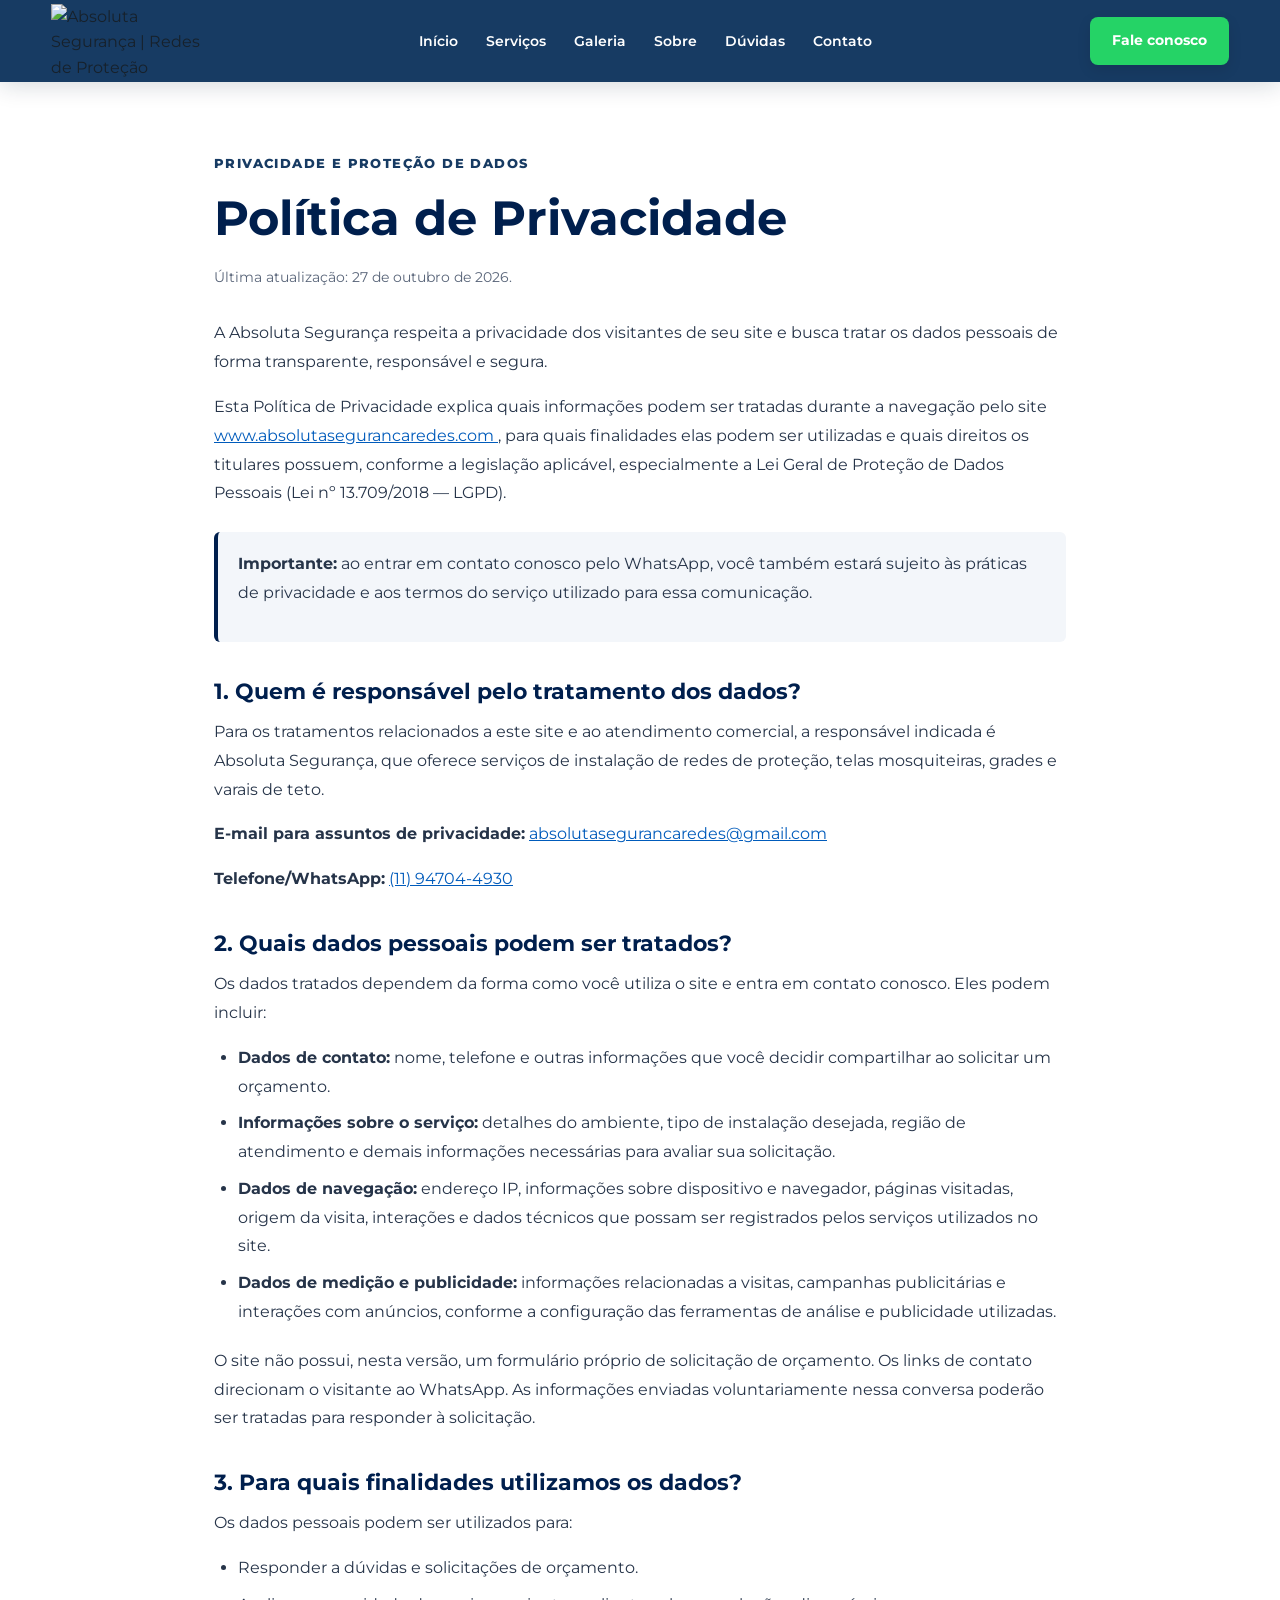
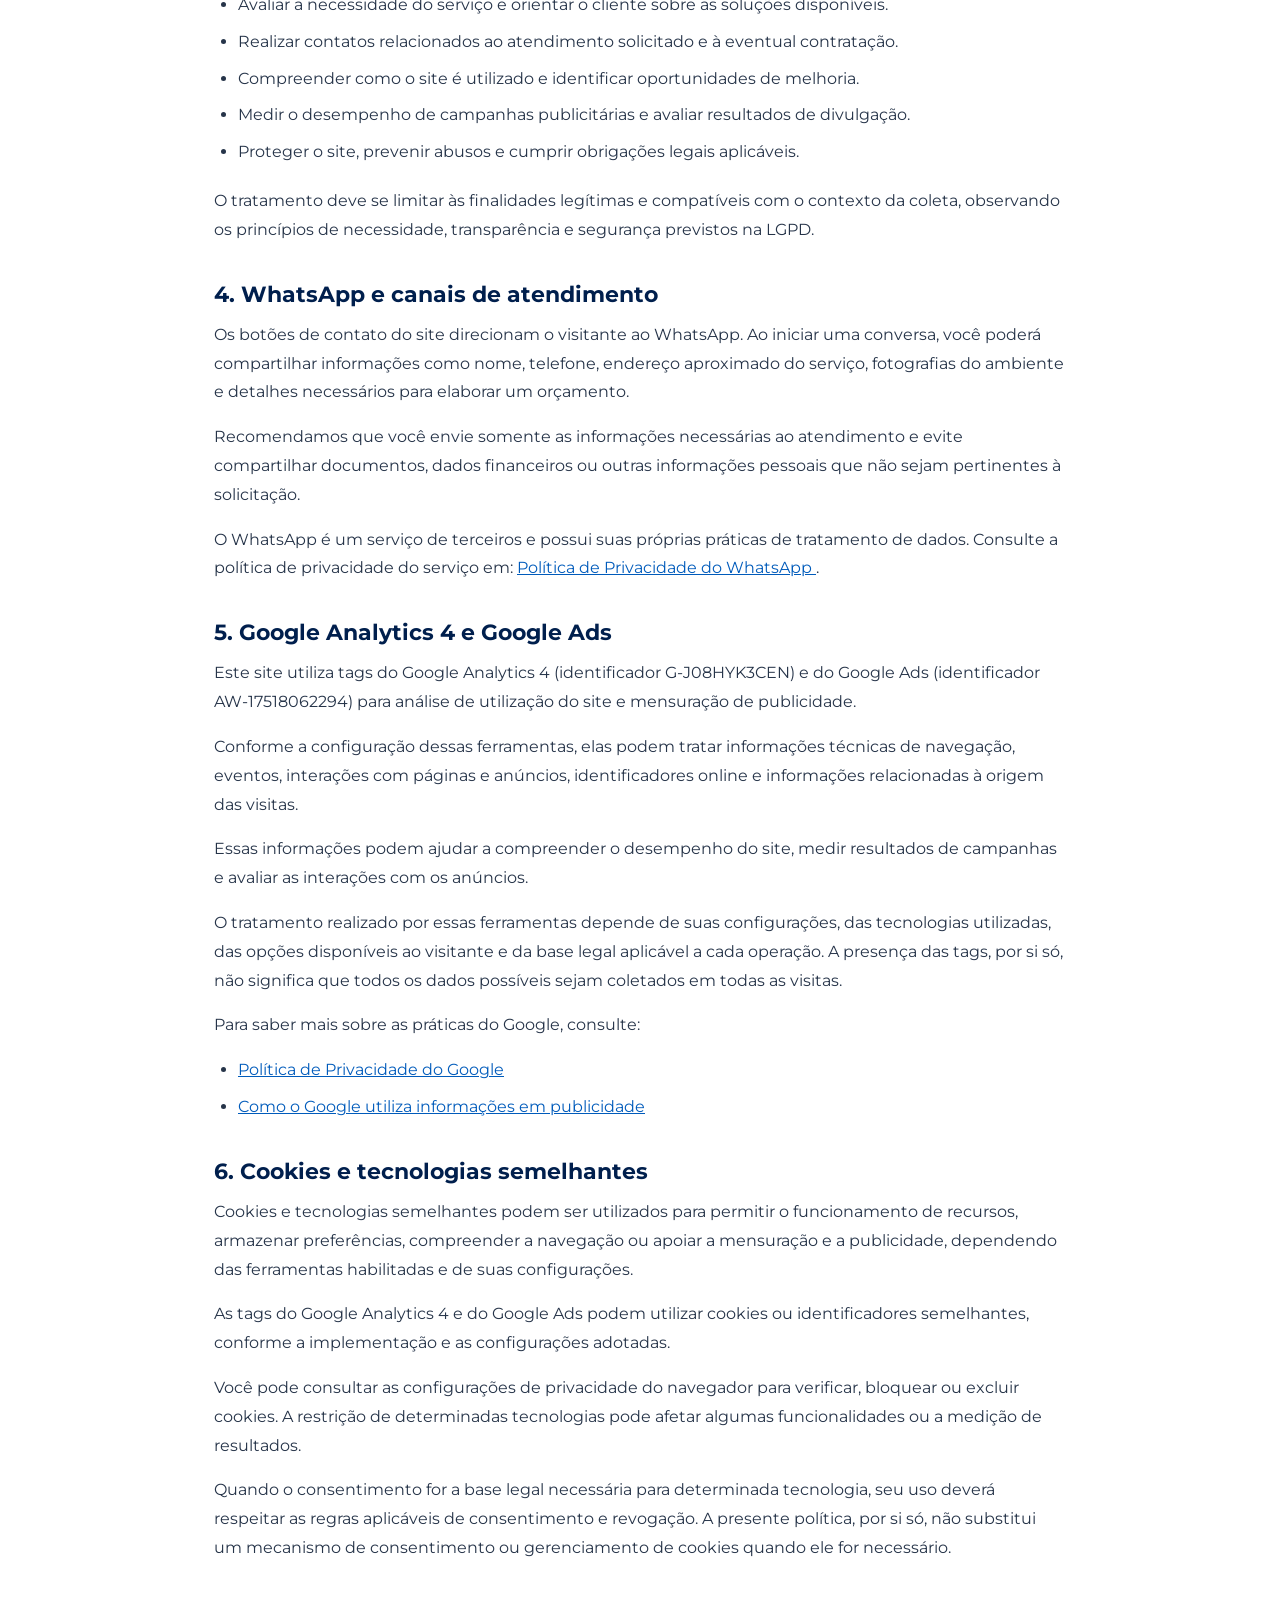
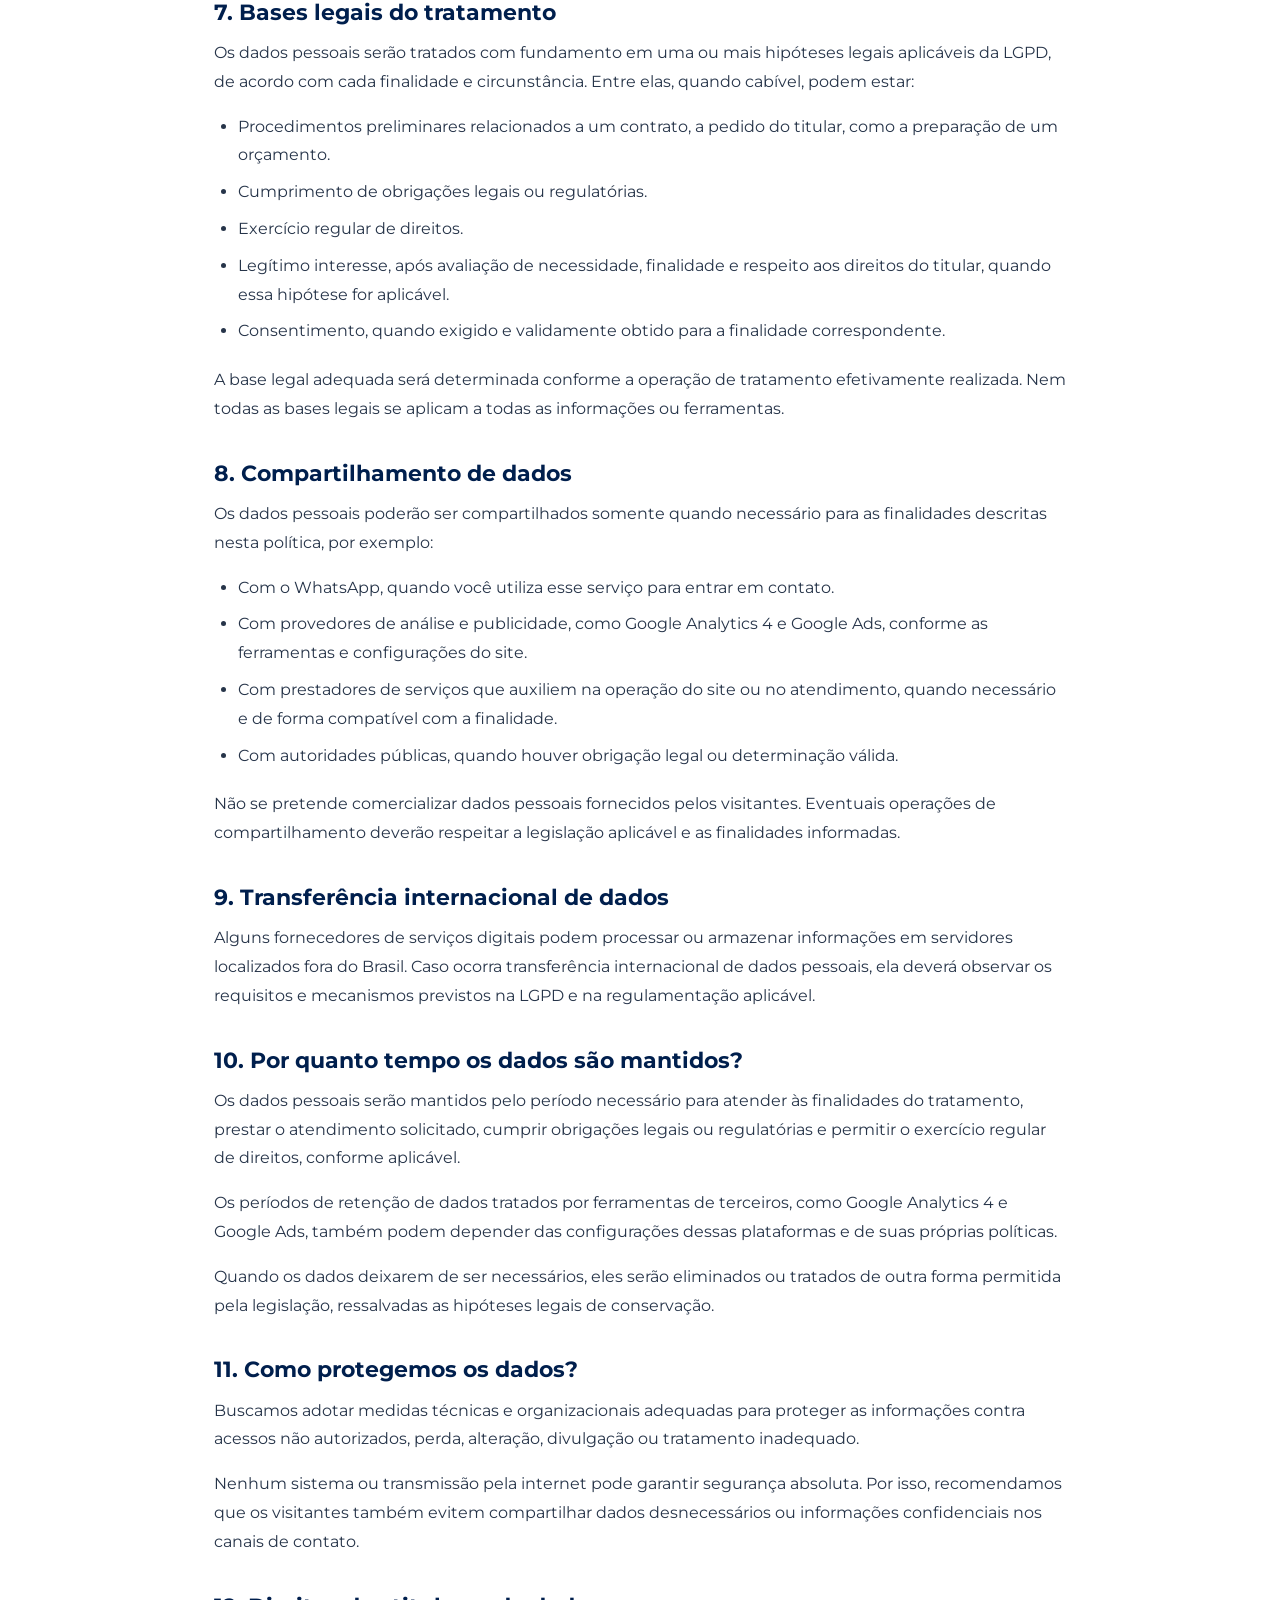
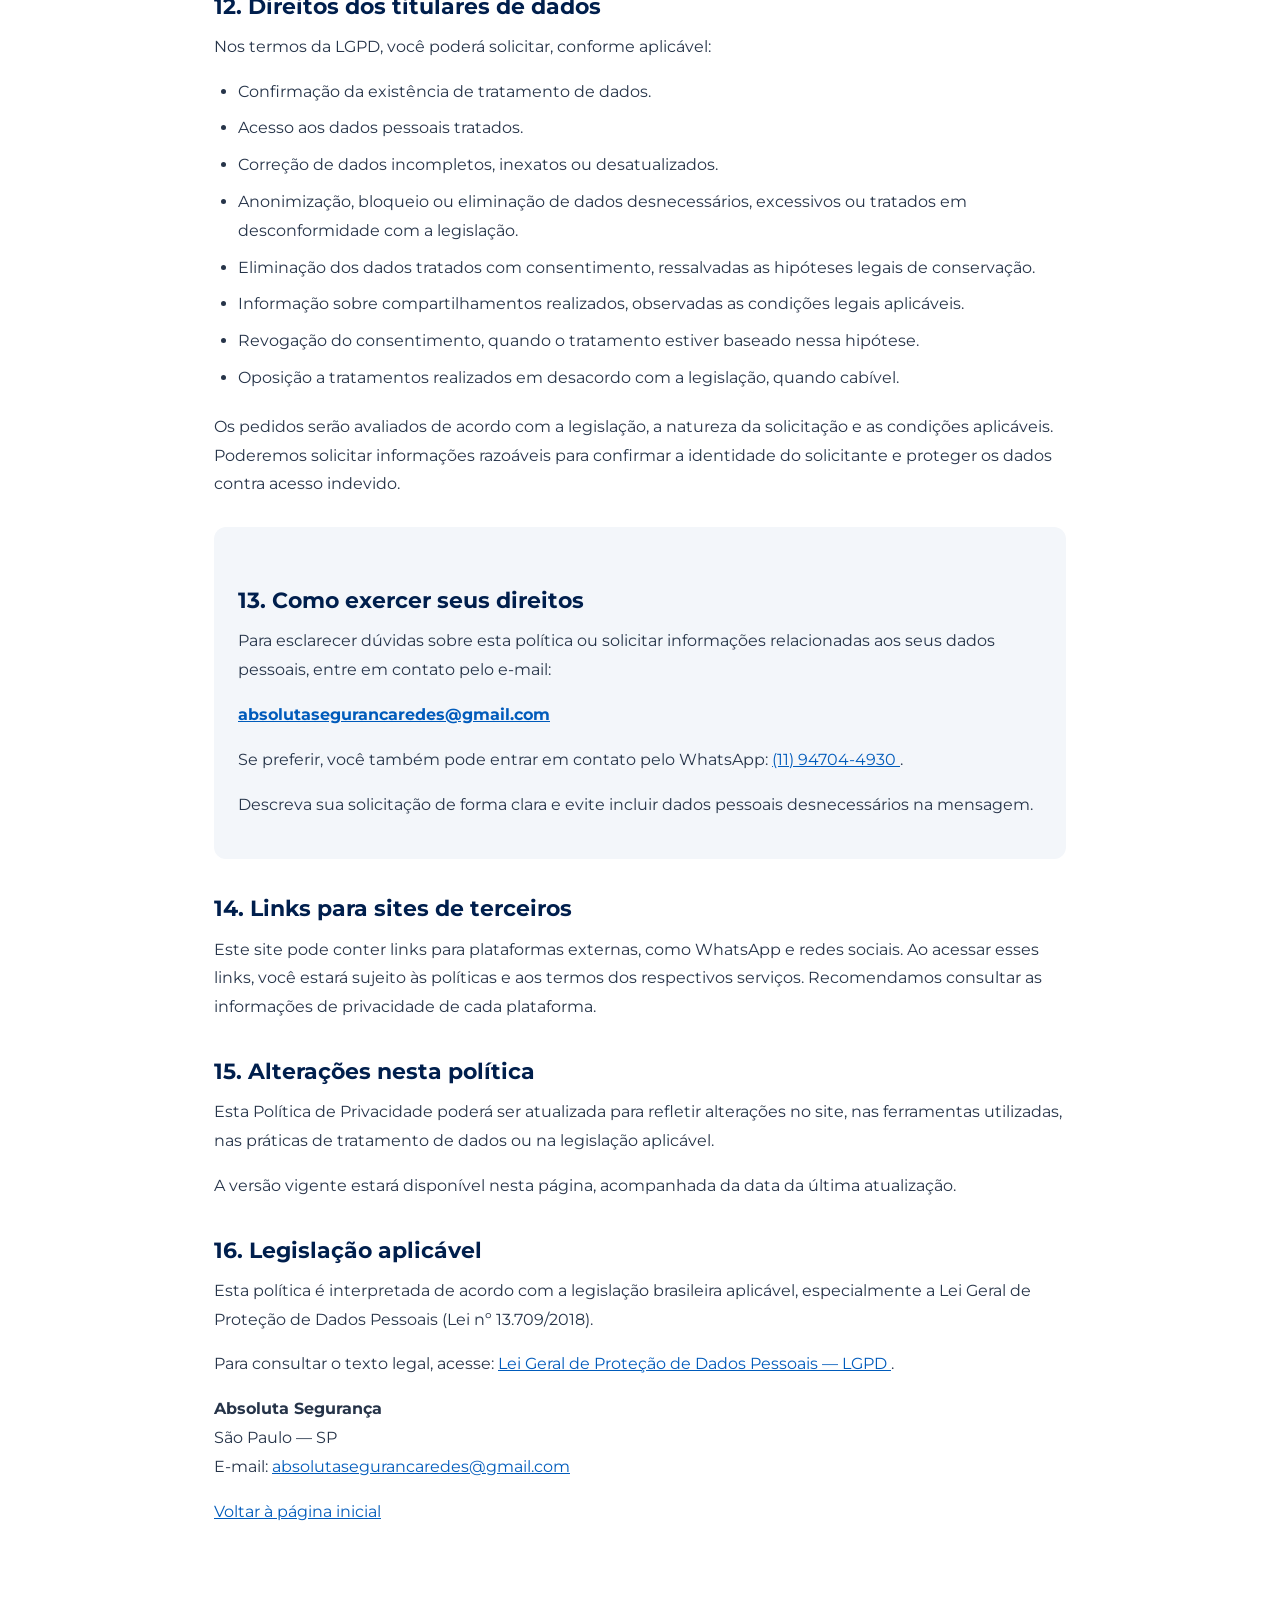
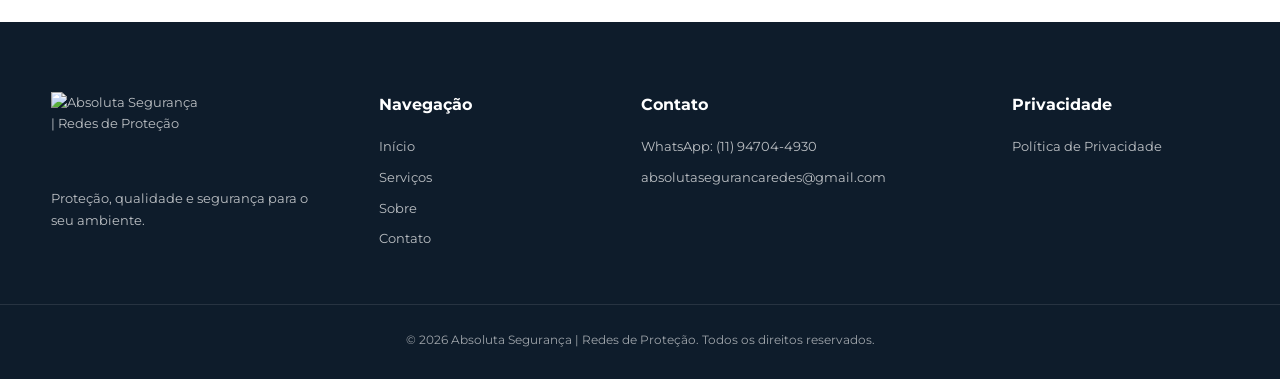
==== politica.html @ c3fe2e88 "Rename privacidade.html to politica.html" ====
<!DOCTYPE html>
<html lang="pt-BR">
<head>
    <meta charset="utf-8">
    <meta name="viewport" content="width=device-width, initial-scale=1">

    <title>Política de Privacidade | Absoluta Segurança</title>

    <meta
        name="description"
        content="Conheça a Política de Privacidade da Absoluta Segurança e saiba como tratamos dados pessoais, informações de navegação e contatos realizados pelo site."
    >

    <meta name="robots" content="index, follow">
    <meta name="author" content="Absoluta Segurança">
    <meta name="theme-color" content="#001F4D">

    <link
        rel="canonical"
        href="https://www.absolutasegurancaredes.com/privacidade.html"
    >

    <link rel="preconnect" href="https://fonts.googleapis.com">
    <link rel="preconnect" href="https://fonts.gstatic.com" crossorigin>

    <link
        rel="stylesheet"
        href="https://fonts.googleapis.com/css2?family=Montserrat:wght@400;500;600;700;800&display=swap"
        media="print"
        onload="this.media='all'"
    >

    <noscript>
        <link
            rel="stylesheet"
            href="https://fonts.googleapis.com/css2?family=Montserrat:wght@400;500;600;700;800&display=swap"
        >
    </noscript>

    <link rel="stylesheet" href="estilos.css">

    <style>
        .politica-privacidade {
            padding: 150px 0 80px;
            background: #fff;
            color: #263449;
        }

        .politica-privacidade .container {
            max-width: 900px;
            margin: 0 auto;
            padding: 0 24px;
        }

        .politica-privacidade h1 {
            color: #001F4D;
            font-size: clamp(2rem, 5vw, 3rem);
            line-height: 1.2;
            margin-bottom: 18px;
        }

        .politica-privacidade h2 {
            color: #001F4D;
            font-size: 1.35rem;
            line-height: 1.4;
            margin: 34px 0 12px;
        }

        .politica-privacidade p,
        .politica-privacidade li {
            font-size: 1rem;
            line-height: 1.8;
        }

        .politica-privacidade p {
            margin: 0 0 16px;
        }

        .politica-privacidade ul {
            padding-left: 24px;
            margin: 0 0 20px;
        }

        .politica-privacidade li {
            margin-bottom: 8px;
        }

        .politica-privacidade a {
            color: #005bbb;
            text-decoration: underline;
            overflow-wrap: anywhere;
        }

        .politica-data {
            color: #596579;
            font-size: .9rem !important;
            margin-bottom: 28px !important;
        }

        .politica-aviso {
            padding: 18px 20px;
            margin: 24px 0;
            background: #f3f6fa;
            border-left: 4px solid #001F4D;
            border-radius: 6px;
        }

        .politica-contato {
            margin-top: 28px;
            padding: 24px;
            background: #f3f6fa;
            border-radius: 12px;
        }

        @media (max-width: 768px) {
            .politica-privacidade {
                padding: 120px 0 56px;
            }

            .politica-privacidade .container {
                padding: 0 20px;
            }

            .politica-privacidade h2 {
                font-size: 1.2rem;
            }
        }
    </style>
</head>

<body>

<header class="header" id="header">
    <a
        aria-label="Absoluta Segurança - página inicial"
        class="logo"
        href="index.html"
    >
        <img
            src="logo.jpeg"
            alt="Absoluta Segurança | Redes de Proteção"
            width="150"
            height="75"
        >
    </a>

    <button
        aria-expanded="false"
        aria-controls="nav"
        aria-label="Abrir menu"
        class="menu-toggle"
        type="button"
    >
        ☰
    </button>

    <nav id="nav" aria-label="Navegação principal">
        <a href="index.html#inicio">Início</a>
        <a href="index.html#servicos">Serviços</a>
        <a href="index.html#galeria">Galeria</a>
        <a href="index.html#sobre">Sobre</a>
        <a href="index.html#faq">Dúvidas</a>
        <a href="index.html#contato">Contato</a>
    </nav>

    <a
        class="btn-whatsapp"
        href="https://wa.me/5511947044930?text=Ol%C3%A1%2C%20gostaria%20de%20entrar%20em%20contato%20com%20a%20Absoluta%20Seguran%C3%A7a."
        rel="noopener noreferrer"
        target="_blank"
    >
        Fale conosco
    </a>
</header>

<main>
    <section class="politica-privacidade">
        <div class="container">

            <span class="section-label">PRIVACIDADE E PROTEÇÃO DE DADOS</span>

            <h1>Política de Privacidade</h1>

            <p class="politica-data">
                Última atualização: 27 de outubro de 2026.
            </p>

            <p>
                A Absoluta Segurança respeita a privacidade dos visitantes
                de seu site e busca tratar os dados pessoais de forma
                transparente, responsável e segura.
            </p>

            <p>
                Esta Política de Privacidade explica quais informações
                podem ser tratadas durante a navegação pelo site
                <a href="https://www.absolutasegurancaredes.com/">
                    www.absolutasegurancaredes.com
                </a>,
                para quais finalidades elas podem ser utilizadas e quais
                direitos os titulares possuem, conforme a legislação
                aplicável, especialmente a Lei Geral de Proteção de Dados
                Pessoais (Lei nº 13.709/2018 — LGPD).
            </p>

            <div class="politica-aviso">
                <p>
                    <strong>Importante:</strong> ao entrar em contato
                    conosco pelo WhatsApp, você também estará sujeito às
                    práticas de privacidade e aos termos do serviço
                    utilizado para essa comunicação.
                </p>
            </div>

            <h2>1. Quem é responsável pelo tratamento dos dados?</h2>

            <p>
                Para os tratamentos relacionados a este site e ao
                atendimento comercial, a responsável indicada é
                Absoluta Segurança, que oferece serviços de instalação
                de redes de proteção, telas mosquiteiras, grades e
                varais de teto.
            </p>

            <p>
                <strong>E-mail para assuntos de privacidade:</strong>
                <a href="mailto:absolutasegurancaredes@gmail.com">
                    absolutasegurancaredes@gmail.com
                </a>
            </p>

            <p>
                <strong>Telefone/WhatsApp:</strong>
                <a
                    href="https://wa.me/5511947044930"
                    target="_blank"
                    rel="noopener noreferrer"
                >
                    (11) 94704-4930
                </a>
            </p>

            <h2>2. Quais dados pessoais podem ser tratados?</h2>

            <p>
                Os dados tratados dependem da forma como você utiliza
                o site e entra em contato conosco. Eles podem incluir:
            </p>

            <ul>
                <li>
                    <strong>Dados de contato:</strong> nome, telefone
                    e outras informações que você decidir compartilhar
                    ao solicitar um orçamento.
                </li>
                <li>
                    <strong>Informações sobre o serviço:</strong>
                    detalhes do ambiente, tipo de instalação desejada,
                    região de atendimento e demais informações
                    necessárias para avaliar sua solicitação.
                </li>
                <li>
                    <strong>Dados de navegação:</strong> endereço IP,
                    informações sobre dispositivo e navegador, páginas
                    visitadas, origem da visita, interações e dados
                    técnicos que possam ser registrados pelos serviços
                    utilizados no site.
                </li>
                <li>
                    <strong>Dados de medição e publicidade:</strong>
                    informações relacionadas a visitas, campanhas
                    publicitárias e interações com anúncios, conforme
                    a configuração das ferramentas de análise e
                    publicidade utilizadas.
                </li>
            </ul>

            <p>
                O site não possui, nesta versão, um formulário próprio
                de solicitação de orçamento. Os links de contato
                direcionam o visitante ao WhatsApp. As informações
                enviadas voluntariamente nessa conversa poderão ser
                tratadas para responder à solicitação.
            </p>

            <h2>3. Para quais finalidades utilizamos os dados?</h2>

            <p>Os dados pessoais podem ser utilizados para:</p>

            <ul>
                <li>Responder a dúvidas e solicitações de orçamento.</li>
                <li>
                    Avaliar a necessidade do serviço e orientar o cliente
                    sobre as soluções disponíveis.
                </li>
                <li>
                    Realizar contatos relacionados ao atendimento
                    solicitado e à eventual contratação.
                </li>
                <li>
                    Compreender como o site é utilizado e identificar
                    oportunidades de melhoria.
                </li>
                <li>
                    Medir o desempenho de campanhas publicitárias
                    e avaliar resultados de divulgação.
                </li>
                <li>
                    Proteger o site, prevenir abusos e cumprir
                    obrigações legais aplicáveis.
                </li>
            </ul>

            <p>
                O tratamento deve se limitar às finalidades legítimas
                e compatíveis com o contexto da coleta, observando
                os princípios de necessidade, transparência e
                segurança previstos na LGPD.
            </p>

            <h2>4. WhatsApp e canais de atendimento</h2>

            <p>
                Os botões de contato do site direcionam o visitante
                ao WhatsApp. Ao iniciar uma conversa, você poderá
                compartilhar informações como nome, telefone,
                endereço aproximado do serviço, fotografias do ambiente
                e detalhes necessários para elaborar um orçamento.
            </p>

            <p>
                Recomendamos que você envie somente as informações
                necessárias ao atendimento e evite compartilhar
                documentos, dados financeiros ou outras informações
                pessoais que não sejam pertinentes à solicitação.
            </p>

            <p>
                O WhatsApp é um serviço de terceiros e possui suas
                próprias práticas de tratamento de dados. Consulte
                a política de privacidade do serviço em:
                <a
                    href="https://www.whatsapp.com/legal/privacy-policy"
                    target="_blank"
                    rel="noopener noreferrer"
                >
                    Política de Privacidade do WhatsApp
                </a>.
            </p>

            <h2>5. Google Analytics 4 e Google Ads</h2>

            <p>
                Este site utiliza tags do Google Analytics 4
                (identificador G-J08HYK3CEN) e do Google Ads
                (identificador AW-17518062294) para análise de
                utilização do site e mensuração de publicidade.
            </p>

            <p>
                Conforme a configuração dessas ferramentas, elas
                podem tratar informações técnicas de navegação,
                eventos, interações com páginas e anúncios,
                identificadores online e informações relacionadas
                à origem das visitas.
            </p>

            <p>
                Essas informações podem ajudar a compreender o
                desempenho do site, medir resultados de campanhas
                e avaliar as interações com os anúncios.
            </p>

            <p>
                O tratamento realizado por essas ferramentas depende
                de suas configurações, das tecnologias utilizadas,
                das opções disponíveis ao visitante e da base legal
                aplicável a cada operação. A presença das tags, por
                si só, não significa que todos os dados possíveis
                sejam coletados em todas as visitas.
            </p>

            <p>
                Para saber mais sobre as práticas do Google, consulte:
            </p>

            <ul>
                <li>
                    <a
                        href="https://policies.google.com/privacy"
                        target="_blank"
                        rel="noopener noreferrer"
                    >
                        Política de Privacidade do Google
                    </a>
                </li>
                <li>
                    <a
                        href="https://policies.google.com/technologies/ads"
                        target="_blank"
                        rel="noopener noreferrer"
                    >
                        Como o Google utiliza informações em publicidade
                    </a>
                </li>
            </ul>

            <h2>6. Cookies e tecnologias semelhantes</h2>

            <p>
                Cookies e tecnologias semelhantes podem ser utilizados
                para permitir o funcionamento de recursos, armazenar
                preferências, compreender a navegação ou apoiar a
                mensuração e a publicidade, dependendo das ferramentas
                habilitadas e de suas configurações.
            </p>

            <p>
                As tags do Google Analytics 4 e do Google Ads podem
                utilizar cookies ou identificadores semelhantes,
                conforme a implementação e as configurações adotadas.
            </p>

            <p>
                Você pode consultar as configurações de privacidade
                do navegador para verificar, bloquear ou excluir
                cookies. A restrição de determinadas tecnologias
                pode afetar algumas funcionalidades ou a medição
                de resultados.
            </p>

            <p>
                Quando o consentimento for a base legal necessária
                para determinada tecnologia, seu uso deverá respeitar
                as regras aplicáveis de consentimento e revogação.
                A presente política, por si só, não substitui um
                mecanismo de consentimento ou gerenciamento de cookies
                quando ele for necessário.
            </p>

            <h2>7. Bases legais do tratamento</h2>

            <p>
                Os dados pessoais serão tratados com fundamento
                em uma ou mais hipóteses legais aplicáveis da LGPD,
                de acordo com cada finalidade e circunstância.
                Entre elas, quando cabível, podem estar:
            </p>

            <ul>
                <li>
                    Procedimentos preliminares relacionados a um
                    contrato, a pedido do titular, como a preparação
                    de um orçamento.
                </li>
                <li>
                    Cumprimento de obrigações legais ou regulatórias.
                </li>
                <li>
                    Exercício regular de direitos.
                </li>
                <li>
                    Legítimo interesse, após avaliação de necessidade,
                    finalidade e respeito aos direitos do titular,
                    quando essa hipótese for aplicável.
                </li>
                <li>
                    Consentimento, quando exigido e validamente obtido
                    para a finalidade correspondente.
                </li>
            </ul>

            <p>
                A base legal adequada será determinada conforme
                a operação de tratamento efetivamente realizada.
                Nem todas as bases legais se aplicam a todas as
                informações ou ferramentas.
            </p>

            <h2>8. Compartilhamento de dados</h2>

            <p>
                Os dados pessoais poderão ser compartilhados
                somente quando necessário para as finalidades
                descritas nesta política, por exemplo:
            </p>

            <ul>
                <li>
                    Com o WhatsApp, quando você utiliza esse serviço
                    para entrar em contato.
                </li>
                <li>
                    Com provedores de análise e publicidade, como
                    Google Analytics 4 e Google Ads, conforme
                    as ferramentas e configurações do site.
                </li>
                <li>
                    Com prestadores de serviços que auxiliem na
                    operação do site ou no atendimento, quando
                    necessário e de forma compatível com a finalidade.
                </li>
                <li>
                    Com autoridades públicas, quando houver
                    obrigação legal ou determinação válida.
                </li>
            </ul>

            <p>
                Não se pretende comercializar dados pessoais
                fornecidos pelos visitantes. Eventuais operações
                de compartilhamento deverão respeitar a legislação
                aplicável e as finalidades informadas.
            </p>

            <h2>9. Transferência internacional de dados</h2>

            <p>
                Alguns fornecedores de serviços digitais podem
                processar ou armazenar informações em servidores
                localizados fora do Brasil. Caso ocorra transferência
                internacional de dados pessoais, ela deverá observar
                os requisitos e mecanismos previstos na LGPD e
                na regulamentação aplicável.
            </p>

            <h2>10. Por quanto tempo os dados são mantidos?</h2>

            <p>
                Os dados pessoais serão mantidos pelo período
                necessário para atender às finalidades do tratamento,
                prestar o atendimento solicitado, cumprir obrigações
                legais ou regulatórias e permitir o exercício regular
                de direitos, conforme aplicável.
            </p>

            <p>
                Os períodos de retenção de dados tratados por
                ferramentas de terceiros, como Google Analytics 4
                e Google Ads, também podem depender das configurações
                dessas plataformas e de suas próprias políticas.
            </p>

            <p>
                Quando os dados deixarem de ser necessários, eles
                serão eliminados ou tratados de outra forma permitida
                pela legislação, ressalvadas as hipóteses legais
                de conservação.
            </p>

            <h2>11. Como protegemos os dados?</h2>

            <p>
                Buscamos adotar medidas técnicas e organizacionais
                adequadas para proteger as informações contra
                acessos não autorizados, perda, alteração,
                divulgação ou tratamento inadequado.
            </p>

            <p>
                Nenhum sistema ou transmissão pela internet pode
                garantir segurança absoluta. Por isso, recomendamos
                que os visitantes também evitem compartilhar dados
                desnecessários ou informações confidenciais nos
                canais de contato.
            </p>

            <h2>12. Direitos dos titulares de dados</h2>

            <p>
                Nos termos da LGPD, você poderá solicitar,
                conforme aplicável:
            </p>

            <ul>
                <li>Confirmação da existência de tratamento de dados.</li>
                <li>Acesso aos dados pessoais tratados.</li>
                <li>Correção de dados incompletos, inexatos ou desatualizados.</li>
                <li>
                    Anonimização, bloqueio ou eliminação de dados
                    desnecessários, excessivos ou tratados em
                    desconformidade com a legislação.
                </li>
                <li>
                    Eliminação dos dados tratados com consentimento,
                    ressalvadas as hipóteses legais de conservação.
                </li>
                <li>
                    Informação sobre compartilhamentos realizados,
                    observadas as condições legais aplicáveis.
                </li>
                <li>
                    Revogação do consentimento, quando o tratamento
                    estiver baseado nessa hipótese.
                </li>
                <li>
                    Oposição a tratamentos realizados em desacordo
                    com a legislação, quando cabível.
                </li>
            </ul>

            <p>
                Os pedidos serão avaliados de acordo com a legislação,
                a natureza da solicitação e as condições aplicáveis.
                Poderemos solicitar informações razoáveis para
                confirmar a identidade do solicitante e proteger
                os dados contra acesso indevido.
            </p>

            <div class="politica-contato">
                <h2>13. Como exercer seus direitos</h2>

                <p>
                    Para esclarecer dúvidas sobre esta política ou
                    solicitar informações relacionadas aos seus
                    dados pessoais, entre em contato pelo e-mail:
                </p>

                <p>
                    <strong>
                        <a href="mailto:absolutasegurancaredes@gmail.com">
                            absolutasegurancaredes@gmail.com
                        </a>
                    </strong>
                </p>

                <p>
                    Se preferir, você também pode entrar em contato
                    pelo WhatsApp:
                    <a
                        href="https://wa.me/5511947044930"
                        target="_blank"
                        rel="noopener noreferrer"
                    >
                        (11) 94704-4930
                    </a>.
                </p>

                <p>
                    Descreva sua solicitação de forma clara e evite
                    incluir dados pessoais desnecessários na mensagem.
                </p>
            </div>

            <h2>14. Links para sites de terceiros</h2>

            <p>
                Este site pode conter links para plataformas externas,
                como WhatsApp e redes sociais. Ao acessar esses links,
                você estará sujeito às políticas e aos termos dos
                respectivos serviços. Recomendamos consultar as
                informações de privacidade de cada plataforma.
            </p>

            <h2>15. Alterações nesta política</h2>

            <p>
                Esta Política de Privacidade poderá ser atualizada
                para refletir alterações no site, nas ferramentas
                utilizadas, nas práticas de tratamento de dados
                ou na legislação aplicável.
            </p>

            <p>
                A versão vigente estará disponível nesta página,
                acompanhada da data da última atualização.
            </p>

            <h2>16. Legislação aplicável</h2>

            <p>
                Esta política é interpretada de acordo com a
                legislação brasileira aplicável, especialmente
                a Lei Geral de Proteção de Dados Pessoais
                (Lei nº 13.709/2018).
            </p>

            <p>
                Para consultar o texto legal, acesse:
                <a
                    href="https://www.planalto.gov.br/ccivil_03/_ato2015-2018/2018/lei/l13709compilado.htm"
                    target="_blank"
                    rel="noopener noreferrer"
                >
                    Lei Geral de Proteção de Dados Pessoais — LGPD
                </a>.
            </p>

            <p>
                <strong>Absoluta Segurança</strong><br>
                São Paulo — SP<br>
                E-mail:
                <a href="mailto:absolutasegurancaredes@gmail.com">
                    absolutasegurancaredes@gmail.com
                </a>
            </p>

            <p>
                <a href="index.html">Voltar à página inicial</a>
            </p>

        </div>
    </section>
</main>

<footer>
    <div class="container footer-content">

        <div class="footer-column">
            <a href="index.html" aria-label="Voltar ao início">
                <img
                    src="logo.jpeg"
                    alt="Absoluta Segurança | Redes de Proteção"
                    class="footer-logo"
                    width="150"
                    height="75"
                    loading="lazy"
                    decoding="async"
                >
            </a>

            <p>Proteção, qualidade e segurança para o seu ambiente.</p>
        </div>

        <div class="footer-column">
            <h3>Navegação</h3>
            <a href="index.html#inicio">Início</a>
            <a href="index.html#servicos">Serviços</a>
            <a href="index.html#sobre">Sobre</a>
            <a href="index.html#contato">Contato</a>
        </div>

        <div class="footer-column">
            <h3>Contato</h3>

            <a
                href="https://wa.me/5511947044930"
                target="_blank"
                rel="noopener noreferrer"
            >
                WhatsApp: (11) 94704-4930
            </a>

            <a href="mailto:absolutasegurancaredes@gmail.com">
                absolutasegurancaredes@gmail.com
            </a>
        </div>

        <div class="footer-column">
            <h3>Privacidade</h3>
            <a href="privacidade.html" aria-current="page">
                Política de Privacidade
            </a>
        </div>

    </div>

    <div class="footer-bottom">
        <p>
            © 2026 Absoluta Segurança | Redes de Proteção.
            Todos os direitos reservados.
        </p>
    </div>
</footer>

<script src="script.js" defer></script>

</body>
</html>
---- estilos.css ----
/* =========================
   VARIÁVEIS GLOBAIS
========================== */

:root {
    --azul-principal: #173B63;
    --azul-escuro: #102B49;
    --azul-claro: #EAF2F8;

    --texto-principal: #17212B;
    --texto-secundario: #596775;

    --fundo-suave: #F5F8FB;
    --borda-suave: #E3EAF0;

    --verde-whatsapp: #25D366;
    --verde-whatsapp-hover: #1EBA59;

    --sombra-card: 0 12px 32px rgba(16, 43, 73, 0.07);
    --raio-card: 16px;
}


/* =========================
   RESET E CONFIGURAÇÕES
========================== */

* {
    margin: 0;
    padding: 0;
    box-sizing: border-box;
}

html {
    scroll-behavior: smooth;
    scroll-padding-top: 96px;
}

body {
    font-family: 'Montserrat', sans-serif;
    color: var(--texto-principal);
    background: #FFFFFF;
    line-height: 1.6;
    -webkit-font-smoothing: antialiased;
    text-rendering: optimizeLegibility;
}

img {
    display: block;
    max-width: 100%;
}

a {
    color: inherit;
    text-decoration: none;
}

button {
    font-family: inherit;
}

a:focus-visible,
button:focus-visible,
summary:focus-visible {
    outline: 3px solid #77C4F2;
    outline-offset: 4px;
}

button:disabled {
    cursor: not-allowed;
}


/* =========================
   CONTAINER
========================== */

.container {
    width: min(1180px, 92%);
    margin: 0 auto;
}


/* =========================
   CABEÇALHO
========================== */

.header {
    position: fixed;
    top: 0;
    left: 0;
    z-index: 1000;

    display: flex;
    align-items: center;
    justify-content: space-between;

    width: 100%;
    height: 82px;
    padding: 0 4%;

    background: var(--azul-principal);
    box-shadow: 0 4px 22px rgba(8, 28, 49, 0.16);
}

.logo {
    display: flex;
    align-items: center;
    flex-shrink: 0;
}

.logo img {
    width: 150px;
    height: auto;
}

.header nav {
    display: flex;
    align-items: center;
    gap: 28px;
}

.header nav a {
    position: relative;

    color: #FFFFFF;
    font-size: 14px;
    font-weight: 600;

    transition: color 0.25s ease;
}

.header nav a:hover {
    color: #DCECF8;
}

.header nav a::after {
    position: absolute;
    right: 0;
    bottom: -6px;
    left: 0;

    height: 2px;

    content: "";
    background: #B9DDF5;

    transform: scaleX(0);
    transform-origin: left;

    transition: transform 0.25s ease;
}

.header nav a:hover::after,
.header nav a:focus-visible::after {
    transform: scaleX(1);
}

.menu-toggle {
    display: none;

    padding: 5px 9px;

    color: #FFFFFF;
    background: transparent;
    border: none;
    border-radius: 8px;

    font-size: 28px;
    line-height: 1.2;

    cursor: pointer;
}


/* =========================
   BOTÕES
========================== */

.btn-whatsapp,
.btn-primary,
.btn-cta {
    display: inline-flex;
    align-items: center;
    justify-content: center;

    min-height: 48px;
    padding: 13px 22px;

    color: #FFFFFF;
    background: var(--verde-whatsapp);
    border: none;
    border-radius: 8px;

    font-size: 14px;
    font-weight: 700;
    line-height: 1.4;
    text-align: center;

    box-shadow: 0 5px 14px rgba(0, 0, 0, 0.10);

    transition:
        transform 0.25s ease,
        background 0.25s ease;
}

.btn-whatsapp:hover,
.btn-primary:hover,
.btn-cta:hover {
    background: var(--verde-whatsapp-hover);
    transform: translateY(-2px);
}

.btn-whatsapp:focus-visible,
.btn-primary:focus-visible,
.btn-cta:focus-visible {
    outline-color: #8CCEFF;
}


/* =========================
   HERO
========================== */

.hero {
    position: relative;

    display: flex;
    align-items: center;

    min-height: 720px;
    margin-top: 82px;

    background-color: var(--azul-escuro);
    background-image: url("imagens/rede na sacada da praia.webp");
    background-repeat: no-repeat;
    background-size: cover;
    background-position: center 45%;
}

.hero-overlay {
    position: absolute;
    inset: 0;

    background: linear-gradient(
        90deg,
        rgba(7, 24, 43, 0.86) 0%,
        rgba(7, 24, 43, 0.69) 48%,
        rgba(7, 24, 43, 0.25) 100%
    );
}

.hero-content {
    position: relative;
    z-index: 2;

    width: min(760px, 86%);
    margin-left: 7%;
    padding: 80px 0;

    color: #FFFFFF;
}

.hero-label,
.section-label {
    display: inline-block;

    margin-bottom: 16px;

    font-size: 13px;
    font-weight: 800;
    letter-spacing: 1.4px;
    text-transform: uppercase;
}

.hero-label {
    padding: 8px 12px;

    color: #FFFFFF;
    background: rgba(255, 255, 255, 0.08);
    border: 1px solid rgba(255, 255, 255, 0.28);
    border-radius: 5px;

    letter-spacing: 1.8px;
}

.hero h1 {
    max-width: 760px;
    margin-bottom: 24px;

    color: #FFFFFF;

    font-size: clamp(40px, 5vw, 68px);
    font-weight: 800;
    line-height: 1.08;
    letter-spacing: -1.5px;

    text-wrap: balance;
}

.hero p {
    max-width: 680px;
    margin-bottom: 20px;

    color: rgba(255, 255, 255, 0.94);

    font-size: 17px;
    line-height: 1.75;
}

.hero-subtitle {
    font-size: 19px;
    font-weight: 600;
}

.hero-buttons {
    display: flex;
    flex-wrap: wrap;
    gap: 12px;

    margin-top: 30px;
}

.hero-location {
    display: flex;
    align-items: center;
    gap: 8px;

    margin-top: 25px;

    color: rgba(255, 255, 255, 0.96);
    font-size: 14px;
    font-weight: 600;
}

.hero-location span {
    color: var(--verde-whatsapp);
    font-size: 18px;
}


/* =========================
   TÍTULOS DAS SEÇÕES
========================== */

.section-heading {
    max-width: 760px;
    margin: 0 auto 48px;

    text-align: center;
}

.section-label {
    color: var(--azul-principal);
}

.section-heading h2,
.servico-texto h2,
.familia-texto h2,
.sobre-texto h2,
.cta h2 {
    font-weight: 800;
    letter-spacing: -0.8px;
    text-wrap: balance;
}

.section-heading h2 {
    margin-bottom: 18px;

    color: var(--texto-principal);

    font-size: clamp(30px, 4vw, 46px);
    line-height: 1.15;
}

.section-heading p {
    color: var(--texto-secundario);
    font-size: 16px;
}


/* =========================
   BENEFÍCIOS
========================== */

.beneficios {
    padding: 100px 0;
    background: #FFFFFF;
}

.beneficios-grid {
    display: grid;
    grid-template-columns: repeat(4, minmax(0, 1fr));
    gap: 30px;
}

.beneficio {
    padding: 30px;

    background: #FFFFFF;
    border: 1px solid var(--borda-suave);
    border-radius: var(--raio-card);

    text-align: center;

    box-shadow: 0 5px 18px rgba(16, 43, 73, 0.035);

    transition:
        transform 0.25s ease,
        box-shadow 0.25s ease;
}

.beneficio:hover {
    transform: translateY(-4px);
    box-shadow: var(--sombra-card);
}

.beneficio-icon {
    display: flex;
    align-items: center;
    justify-content: center;

    width: 48px;
    height: 48px;
    margin: 0 auto 20px;

    color: #FFFFFF;
    background: var(--azul-principal);
    border-radius: 50%;

    font-size: 22px;
    font-weight: 700;
}

.beneficio h3 {
    margin-bottom: 12px;

    color: var(--texto-principal);

    font-size: 18px;
    line-height: 1.3;
}

.beneficio p {
    color: var(--texto-secundario);
    font-size: 14px;
    line-height: 1.7;
}


/* =========================
   SERVIÇO PRINCIPAL
========================== */

.servico-destaque {
    padding: 100px 0;
    background: var(--azul-claro);
}

.servico-destaque-grid {
    display: grid;
    grid-template-columns: repeat(2, minmax(0, 1fr));
    align-items: center;
    gap: 70px;
}

.servico-imagem {
    overflow: hidden;

    border-radius: 18px;

    box-shadow: 0 15px 40px rgba(0, 0, 0, 0.12);
}

.servico-imagem img {
    width: 100%;
    height: 520px;

    object-fit: cover;

    transition: transform 0.45s ease;
}

.servico-imagem:hover img {
    transform: scale(1.025);
}

.servico-texto h2 {
    margin-bottom: 22px;

    color: var(--texto-principal);

    font-size: clamp(30px, 4vw, 44px);
    line-height: 1.15;
}

.servico-texto p {
    margin-bottom: 18px;

    color: var(--texto-secundario);
    font-size: 16px;
}

.servico-texto ul {
    display: grid;
    grid-template-columns: repeat(2, minmax(0, 1fr));
    gap: 12px;

    margin: 25px 0 30px;

    list-style: none;
}

.servico-texto li {
    display: flex;
    align-items: flex-start;
    gap: 9px;

    color: #26323D;

    font-size: 14px;
    font-weight: 600;
}

.servico-texto li span {
    flex-shrink: 0;

    color: var(--verde-whatsapp);
    font-weight: 800;
}


/* =========================
   OUTROS SERVIÇOS
========================== */

.servicos-secundarios {
    padding: 100px 0;
    background: #FFFFFF;
}

.servicos-grid {
    display: grid;
    grid-template-columns: repeat(3, minmax(0, 1fr));
    gap: 30px;
}

.servico-card {
    display: flex;
    flex-direction: column;
    overflow: hidden;

    background: #FFFFFF;
    border: 1px solid var(--borda-suave);
    border-radius: var(--raio-card);

    box-shadow: 0 6px 24px rgba(16, 43, 73, 0.06);

    transition:
        transform 0.25s ease,
        box-shadow 0.25s ease;
}

.servico-card:hover {
    transform: translateY(-5px);
    box-shadow: 0 15px 35px rgba(0, 0, 0, 0.12);
}

.servico-card > img {
    width: 100%;
    height: 250px;

    object-fit: cover;
}

.servico-card-content {
    display: flex;
    flex: 1;
    flex-direction: column;
    align-items: flex-start;

    padding: 28px;
}

.servico-card h3 {
    margin-bottom: 12px;

    color: var(--texto-principal);

    font-size: 21px;
    font-weight: 800;
    line-height: 1.3;
}

.servico-card p {
    flex-grow: 1;
    margin-bottom: 20px;

    color: var(--texto-secundario);

    font-size: 14px;
    line-height: 1.7;
}

.card-link {
    display: inline-flex;
    align-items: center;
    gap: 6px;

    color: var(--azul-principal);

    font-size: 14px;
    font-weight: 700;
}

.card-link:hover {
    color: #0A5D99;
    text-decoration: underline;
}


/* =========================
   PROTEÇÃO DA FAMÍLIA
========================== */

.protecao-familia {
    padding: 100px 0;
    background: var(--fundo-suave);
}

.familia-grid {
    display: grid;
    grid-template-columns: repeat(2, minmax(0, 1fr));
    align-items: center;
    gap: 70px;
}

.familia-texto h2 {
    margin-bottom: 22px;

    color: var(--texto-principal);

    font-size: clamp(30px, 4vw, 44px);
    line-height: 1.15;
}

.familia-texto p {
    margin-bottom: 18px;

    color: var(--texto-secundario);
    font-size: 16px;
}

.familia-texto .btn-primary {
    margin-top: 12px;
}

.familia-imagem {
    width: 100%;
    min-width: 0;
}

.familia-carrossel {
    position: relative;
    overflow: hidden;

    background: #EAF2F8;
    border-radius: 18px;

    box-shadow: 0 15px 40px rgba(0, 0, 0, 0.12);

    touch-action: pan-y;
}

.familia-slides {
    display: flex;
    width: 100%;

    transition: transform 0.5s ease;
    will-change: transform;
}

.familia-slide {
    flex: 0 0 100%;
    min-width: 0;
}

.familia-slide img {
    width: 100%;
    height: 500px;

    object-fit: cover;
}

.carrossel-btn {
    position: absolute;
    top: 50%;
    z-index: 5;

    display: flex;
    align-items: center;
    justify-content: center;

    width: 44px;
    height: 44px;

    color: #FFFFFF;
    background: rgba(0, 0, 0, 0.55);
    border: none;
    border-radius: 50%;

    cursor: pointer;

    transform: translateY(-50%);

    transition: background 0.25s ease;
}

.carrossel-btn:hover {
    background: rgba(0, 0, 0, 0.8);
}

.carrossel-btn.anterior {
    left: 15px;
}

.carrossel-btn.proximo {
    right: 15px;
}

.carrossel-indicadores {
    position: absolute;
    bottom: 18px;
    left: 50%;
    z-index: 5;

    display: flex;
    gap: 8px;

    transform: translateX(-50%);
}

.indicador {
    width: 9px;
    height: 9px;
    padding: 0;

    background: rgba(255, 255, 255, 0.55);
    border: none;
    border-radius: 50%;

    cursor: pointer;
}

.indicador.ativo {
    background: #FFFFFF;
}


/* =========================
   GALERIA
========================== */

.galeria {
    padding: 100px 0;
    background: #FFFFFF;
}

.galeria-grid {
    display: grid;
    grid-template-columns: 2fr 1fr 1fr;
    grid-auto-rows: 250px;
    gap: 18px;
}

.galeria-item {
    overflow: hidden;

    background: var(--fundo-suave);
    border-radius: 14px;
}

.galeria-item.grande {
    grid-row: span 2;
}

.galeria-item img {
    width: 100%;
    height: 100%;

    object-fit: cover;

    transition: transform 0.45s ease;
}

.galeria-item:hover img {
    transform: scale(1.035);
}


/* =========================
   SOBRE A EMPRESA
========================== */

.sobre {
    padding: 100px 0;
    background: var(--fundo-suave);
}

.sobre-grid {
    display: grid;
    grid-template-columns: repeat(2, minmax(0, 1fr));
    align-items: center;
    gap: 70px;
}

.sobre-imagem {
    overflow: hidden;

    border-radius: 18px;

    box-shadow: 0 15px 40px rgba(0, 0, 0, 0.12);
}

.sobre-imagem img {
    width: 100%;
    height: 520px;

    object-fit: cover;

    transition: transform 0.45s ease;
}

.sobre-imagem:hover img {
    transform: scale(1.025);
}

.sobre-texto h2 {
    margin-bottom: 22px;

    color: var(--texto-principal);

    font-size: clamp(30px, 4vw, 44px);
    line-height: 1.15;
}

.sobre-texto p {
    margin-bottom: 18px;

    color: var(--texto-secundario);
    font-size: 16px;
}

.area-atendimento {
    display: flex;
    flex-direction: column;
    gap: 5px;

    margin-top: 28px;
    padding: 20px;

    background: #FFFFFF;
    border-left: 4px solid var(--azul-principal);
    border-radius: 0 8px 8px 0;

    box-shadow: 0 4px 18px rgba(16, 43, 73, 0.04);
}

.area-atendimento strong {
    color: var(--texto-principal);
    font-size: 15px;
}

.area-atendimento span {
    color: var(--texto-secundario);
    font-size: 14px;
}


/* =========================
   COMO FUNCIONA
========================== */

.como-funciona {
    padding: 100px 0;
    background: #FFFFFF;
}

.passos {
    display: grid;
    grid-template-columns: repeat(3, minmax(0, 1fr));
    gap: 30px;
}

.passo {
    padding: 35px;

    background: #FFFFFF;
    border: 1px solid var(--borda-suave);
    border-radius: var(--raio-card);

    text-align: center;

    box-shadow: 0 5px 20px rgba(16, 43, 73, 0.04);
}

.passo > span {
    display: block;

    margin-bottom: 15px;

    color: var(--azul-principal);

    font-size: 34px;
    font-weight: 800;
}

.passo h3 {
    margin-bottom: 12px;

    color: var(--texto-principal);
    font-size: 20px;
}

.passo p {
    color: var(--texto-secundario);
    font-size: 14px;
    line-height: 1.7;
}


/* =========================
   PERGUNTAS FREQUENTES
========================== */

.faq-section {
    padding: 100px 0;
    background: var(--fundo-suave);
}

.faq {
    max-width: 850px;
    margin: 0 auto;
}

.faq details {
    overflow: hidden;

    margin-bottom: 12px;

    background: #FFFFFF;
    border: 1px solid var(--borda-suave);
    border-radius: 10px;

    transition: border-color 0.2s ease;
}

.faq details[open] {
    border-color: #A8C8E2;
}

.faq summary {
    position: relative;

    padding: 22px 54px 22px 25px;

    color: var(--texto-principal);

    font-size: 16px;
    font-weight: 700;

    list-style: none;
    cursor: pointer;
}

.faq summary::-webkit-details-marker {
    display: none;
}

.faq summary::after {
    position: absolute;
    top: 50%;
    right: 24px;

    content: "+";

    color: var(--azul-principal);
    font-size: 24px;
    font-weight: 500;

    transform: translateY(-50%);
}

.faq details[open] summary::after {
    content: "−";
}

.faq p {
    padding: 0 25px 22px;

    color: var(--texto-secundario);

    font-size: 14px;
    line-height: 1.7;
}


/* =========================
   CHAMADA PARA AÇÃO
========================== */

.cta {
    padding: 100px 0;

    color: #FFFFFF;
    background: linear-gradient(135deg, #173B63, #102B49);

    text-align: center;
}

.cta .section-label {
    color: #FFFFFF;
}

.cta h2 {
    margin-bottom: 18px;

    color: #FFFFFF;

    font-size: clamp(30px, 4vw, 48px);
    line-height: 1.15;
}

.cta p {
    max-width: 650px;
    margin: 0 auto 30px;

    color: rgba(255, 255, 255, 0.95);

    font-size: 16px;
}


/* =========================
   RODAPÉ
========================== */

footer {
    padding-top: 70px;

    color: #FFFFFF;
    background: #0E1C2B;
}

.footer-content {
    display: grid;
    grid-template-columns: 1.3fr 1fr 1.5fr 1fr;
    gap: 45px;

    padding-bottom: 55px;
}

.footer-column {
    display: flex;
    flex-direction: column;
    gap: 10px;
}

.footer-logo {
    width: 150px;
    height: auto;
    margin-bottom: 10px;
}

.footer-column p {
    color: rgba(255, 255, 255, 0.72);
    font-size: 13px;
    line-height: 1.7;
}

.footer-column h3 {
    margin-bottom: 8px;
    font-size: 16px;
}

.footer-column a {
    color: rgba(255, 255, 255, 0.72);
    font-size: 13px;

    transition: color 0.25s ease;
}

.footer-column a:hover {
    color: #B9DDF5;
}

.footer-bottom {
    padding: 25px 4%;

    border-top: 1px solid rgba(255, 255, 255, 0.1);

    text-align: center;
}

.footer-bottom p {
    margin-bottom: 5px;

    color: rgba(255, 255, 255, 0.6);
    font-size: 12px;
}


/* =========================
   WHATSAPP FLUTUANTE
========================== */

.whatsapp-flutuante {
    position: fixed;
    right: 22px;
    bottom: 22px;
    z-index: 999;

    display: flex;
    align-items: center;
    justify-content: center;

    width: 60px;
    height: 60px;

    background: var(--verde-whatsapp);
    border: 2px solid rgba(255, 255, 255, 0.9);
    border-radius: 50%;

    box-shadow: 0 8px 26px rgba(0, 0, 0, 0.22);

    transition:
        transform 0.25s ease,
        background 0.25s ease;
}

.whatsapp-flutuante:hover {
    background: var(--verde-whatsapp-hover);
    transform: scale(1.08);
}

.whatsapp-flutuante img {
    width: 32px;
    height: 32px;
}

.whatsapp-flutuante:focus-visible {
    outline: 3px solid #77C4F2;
    outline-offset: 4px;
}


/* =========================
   TABLETS E TELAS MÉDIAS
========================== */

@media (max-width: 1000px) {
    .header {
        padding: 0 5%;
    }

    .header nav {
        gap: 16px;
    }

    .header nav a {
        font-size: 13px;
    }

    .btn-whatsapp {
        padding: 10px 14px;
        font-size: 13px;
    }

    .beneficios-grid {
        grid-template-columns: repeat(2, minmax(0, 1fr));
    }

    .servico-destaque-grid,
    .familia-grid,
    .sobre-grid {
        gap: 42px;
    }

    .galeria-grid {
        grid-template-columns: repeat(2, minmax(0, 1fr));
    }

    .galeria-item.grande {
        grid-row: span 1;
    }

    .footer-content {
        grid-template-columns: repeat(2, minmax(0, 1fr));
    }
}


/* =========================
   CELULARES E TABLETS
========================== */

@media (max-width: 768px) {
    html {
        scroll-padding-top: 82px;
    }

    .header {
        height: 72px;
    }

    .logo img {
        width: 130px;
    }

    .menu-toggle {
        display: block;
    }

    .header nav {
        position: absolute;
        top: 72px;
        left: 0;

        display: none;
        flex-direction: column;
        align-items: stretch;
        gap: 0;

        width: 100%;
        max-height: calc(100vh - 72px);
        overflow-y: auto;
        padding: 15px 5%;

        background: var(--azul-principal);
        border-top: 1px solid rgba(255, 255, 255, 0.12);

        box-shadow: 0 10px 20px rgba(0, 0, 0, 0.08);
    }

    .header nav.active {
        display: flex;
    }

    .header nav a {
        padding: 13px 0;

        color: #FFFFFF;
        border-bottom: 1px solid rgba(255, 255, 255, 0.15);

        font-size: 14px;
    }

    .header nav a::after {
        display: none;
    }

    .header > .btn-whatsapp {
        display: none;
    }

    .hero {
        min-height: 640px;
        margin-top: 72px;

        background-position: 58% center;
    }

    .hero-overlay {
        background: linear-gradient(
            90deg,
            rgba(7, 24, 43, 0.86),
            rgba(7, 24, 43, 0.58)
        );
    }

    .hero-content {
        width: 90%;
        margin: 0 auto;
        padding: 70px 0;
    }

    .hero h1 {
        font-size: 42px;
        letter-spacing: -0.8px;
    }

    .hero p {
        font-size: 15px;
    }

    .servico-destaque-grid,
    .familia-grid,
    .sobre-grid {
        grid-template-columns: minmax(0, 1fr);
        gap: 45px;
    }

    .servicos-grid {
        grid-template-columns: minmax(0, 1fr);
    }

    .passos {
        grid-template-columns: minmax(0, 1fr);
    }

    .servico-imagem img,
    .familia-slide img,
    .sobre-imagem img {
        height: 380px;
    }

    .galeria-grid {
        grid-template-columns: repeat(2, minmax(0, 1fr));
        grid-auto-rows: 200px;
    }

    .beneficio:hover,
    .servico-card:hover {
        transform: none;
    }
}


/* =========================
   CELULARES
========================== */

@media (max-width: 520px) {
    .container {
        width: 90%;
    }

    .beneficios,
    .servico-destaque,
    .servicos-secundarios,
    .protecao-familia,
    .galeria,
    .sobre,
    .como-funciona,
    .faq-section,
    .cta {
        padding: 75px 0;
    }

    .hero {
        min-height: 620px;
    }

    .hero-content {
        padding: 55px 0;
    }

    .hero h1 {
        font-size: clamp(32px, 9vw, 39px);
        line-height: 1.12;
    }

    .hero p {
        font-size: 15px;
        line-height: 1.7;
    }

    .hero-subtitle {
        font-size: 17px;
    }

    .hero-buttons {
        width: 100%;
    }

    .hero-buttons .btn-primary {
        width: 100%;
        padding: 15px 18px;
        text-align: center;
    }

    .beneficios-grid {
        grid-template-columns: minmax(0, 1fr);
    }

    .servico-texto ul {
        grid-template-columns: minmax(0, 1fr);
    }

    .section-heading {
        margin-bottom: 35px;
    }

    .section-heading h2,
    .servico-texto h2,
    .familia-texto h2,
    .sobre-texto h2 {
        font-size: 30px;
        line-height: 1.2;
    }

    .servico-imagem img,
    .familia-slide img,
    .sobre-imagem img {
        height: 310px;
    }

    .servico-card-content {
        padding: 24px;
    }

    .galeria-grid {
        grid-template-columns: minmax(0, 1fr);
        grid-auto-rows: 250px;
    }

    .footer-content {
        grid-template-columns: minmax(0, 1fr);
        gap: 35px;
    }

    .footer-bottom {
        padding: 22px 5%;
    }

    .faq summary {
        padding: 19px 48px 19px 18px;
        font-size: 15px;
    }

    .faq summary::after {
        right: 18px;
    }

    .faq p {
        padding: 0 18px 20px;
    }

    .whatsapp-flutuante {
        right: 16px;
        bottom: 16px;

        width: 54px;
        height: 54px;
    }
}


/* =========================
   ACESSIBILIDADE: MOVIMENTO
========================== */

@media (prefers-reduced-motion: reduce) {
    html {
        scroll-behavior: auto;
    }

    *,
    *::before,
    *::after {
        animation-duration: 0.01ms !important;
        animation-iteration-count: 1 !important;
        transition-duration: 0.01ms !important;
        scroll-behavior: auto !important;
    }
}
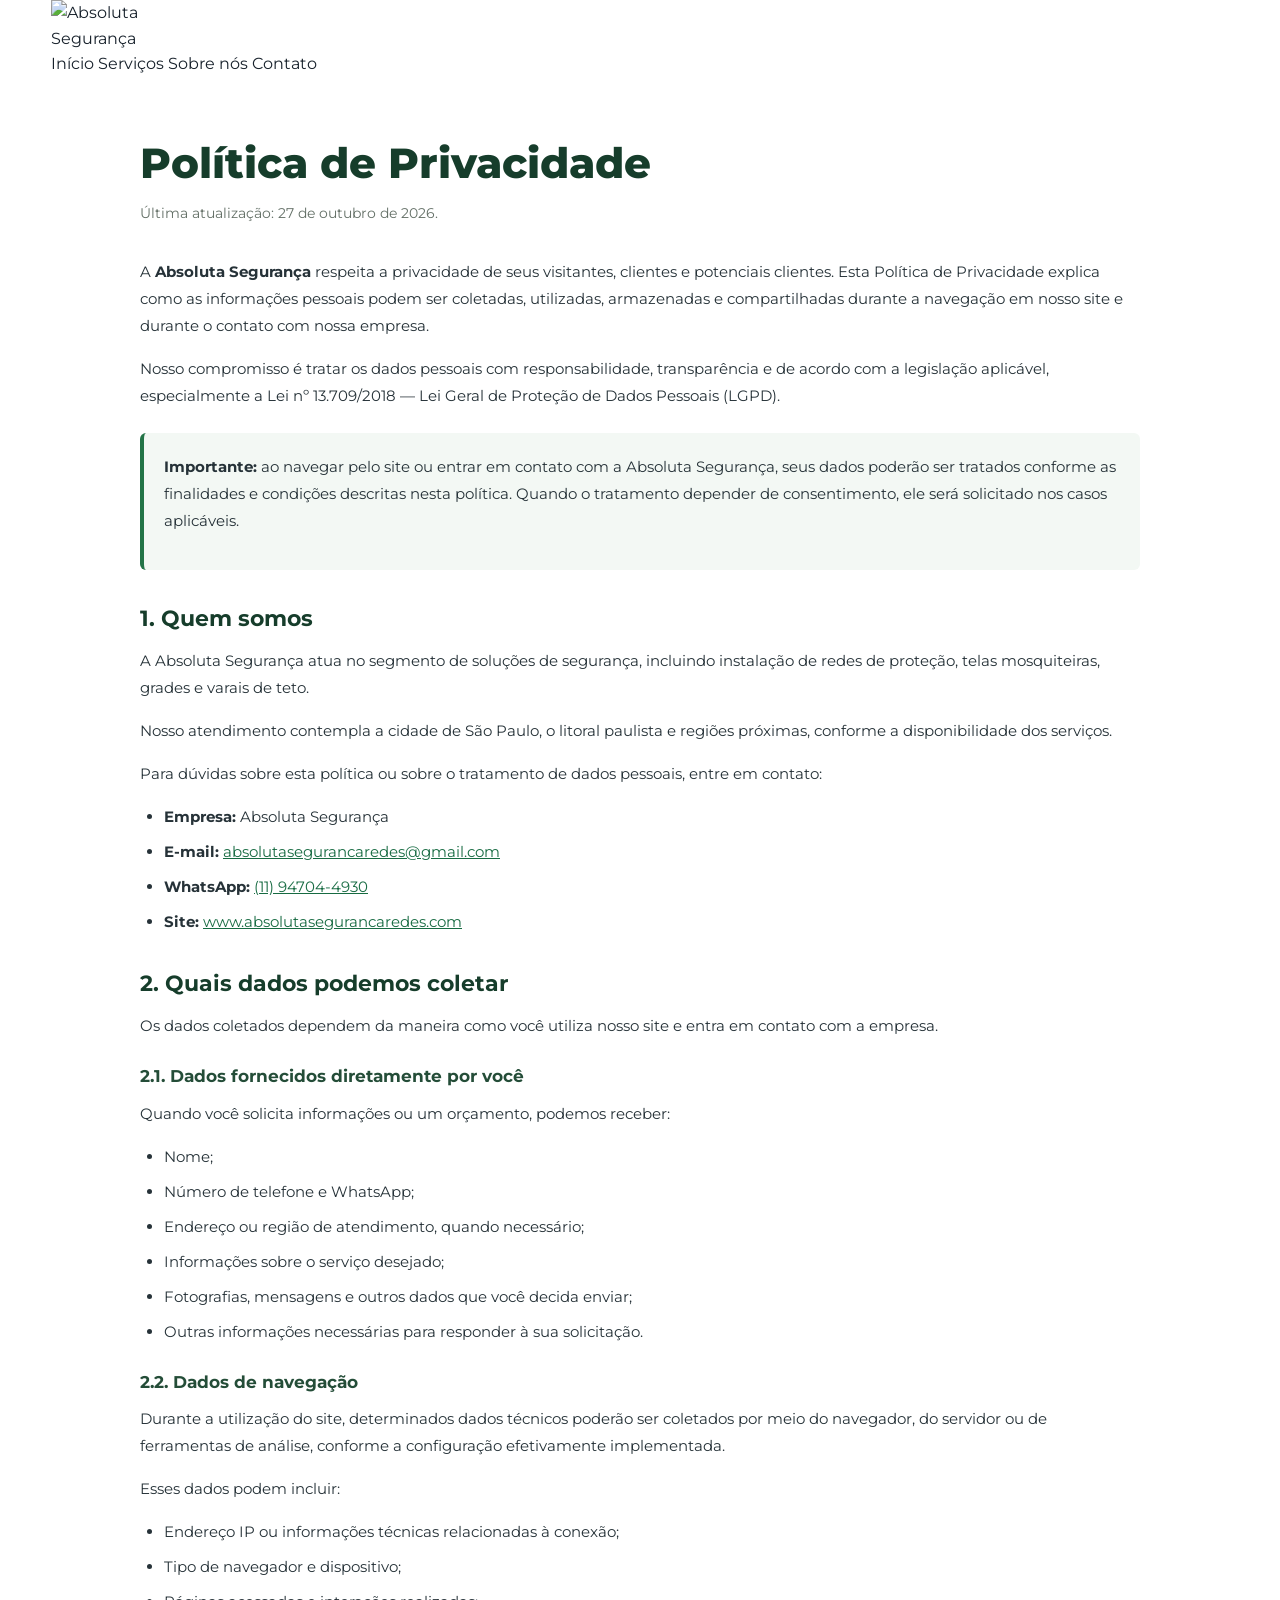
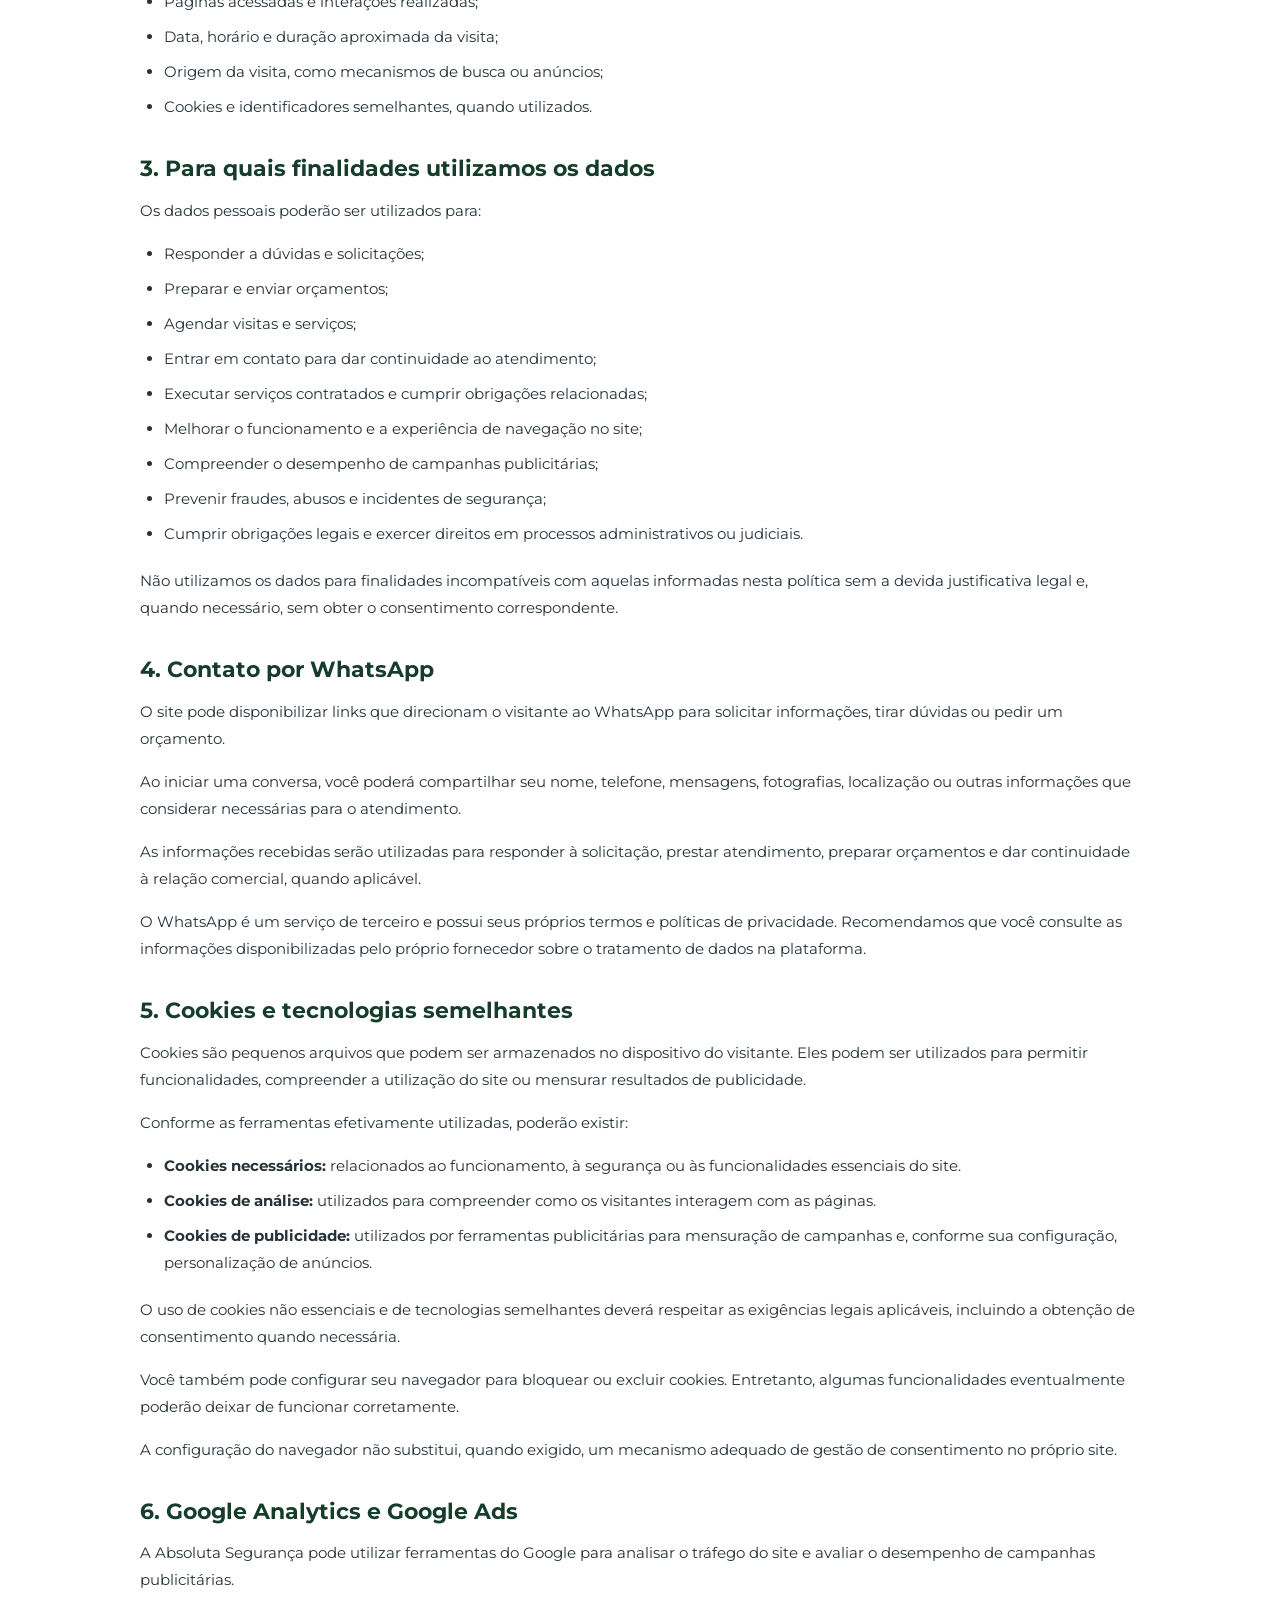
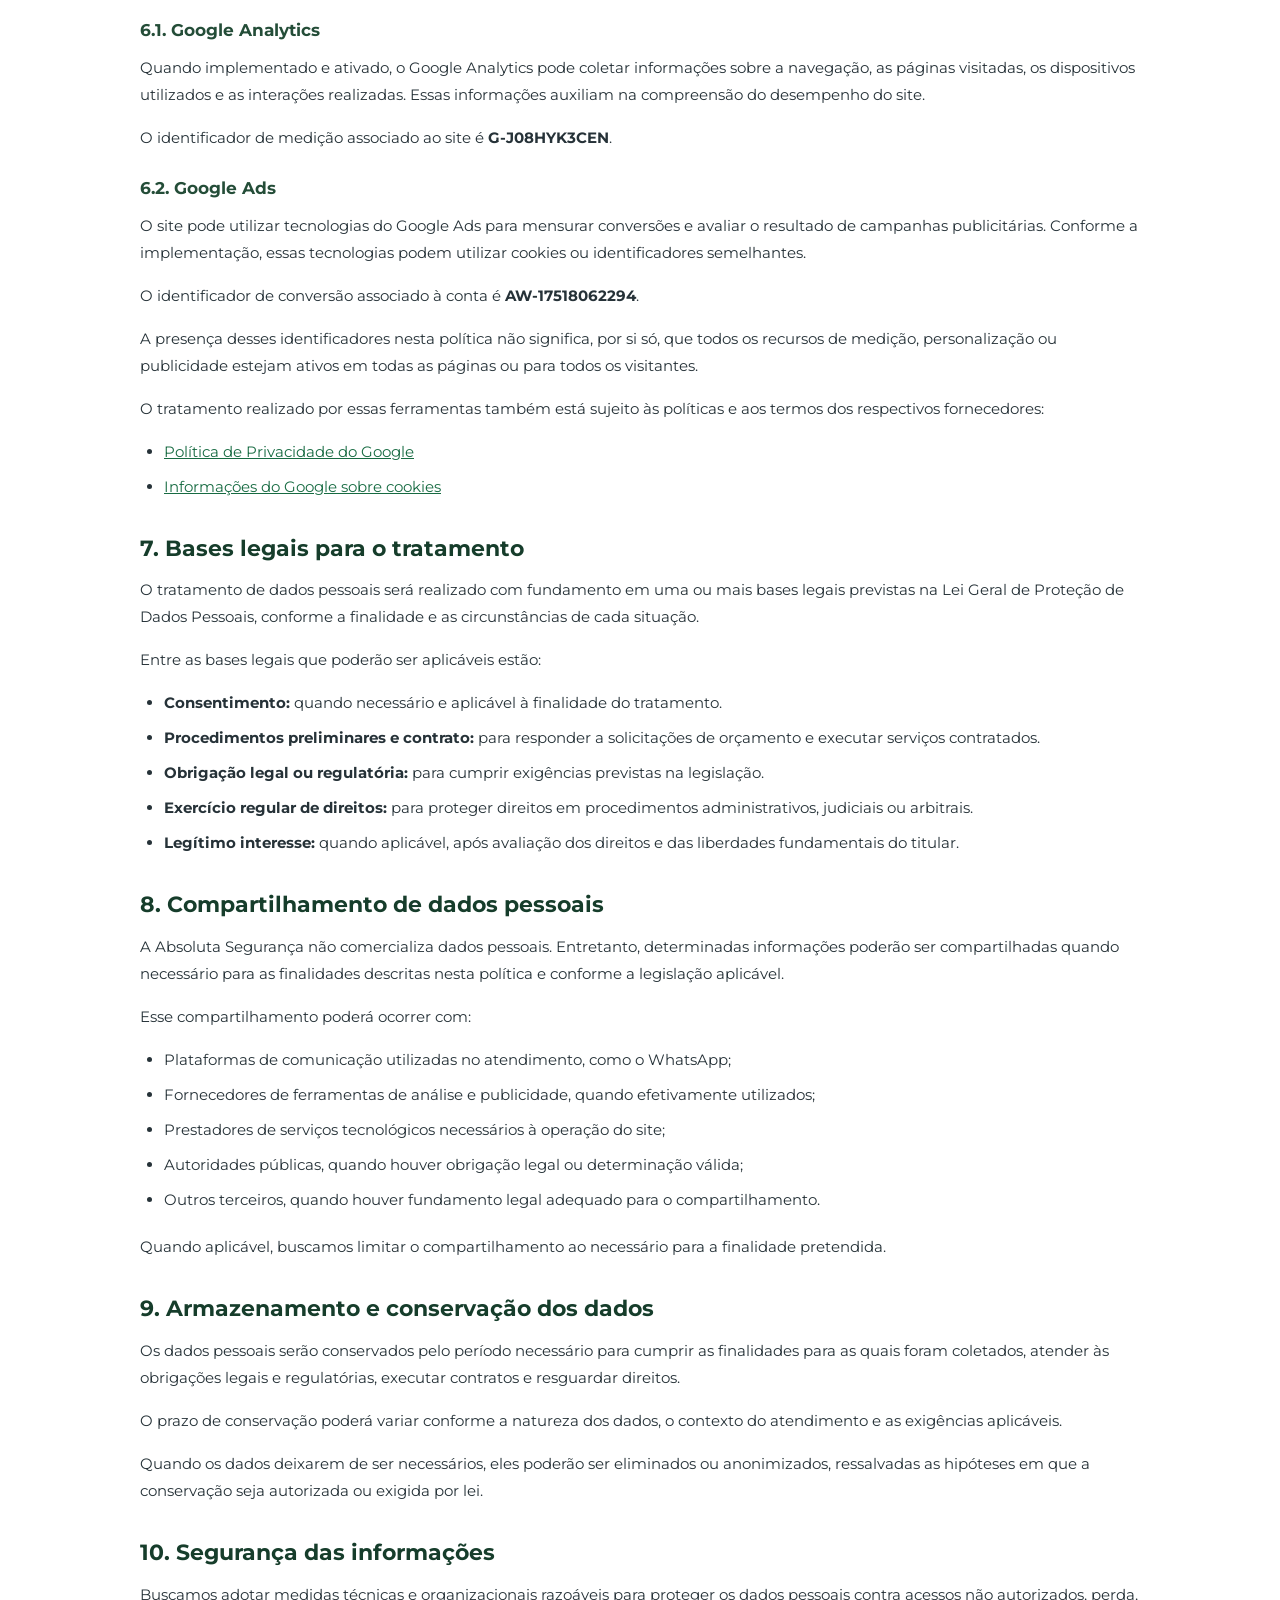
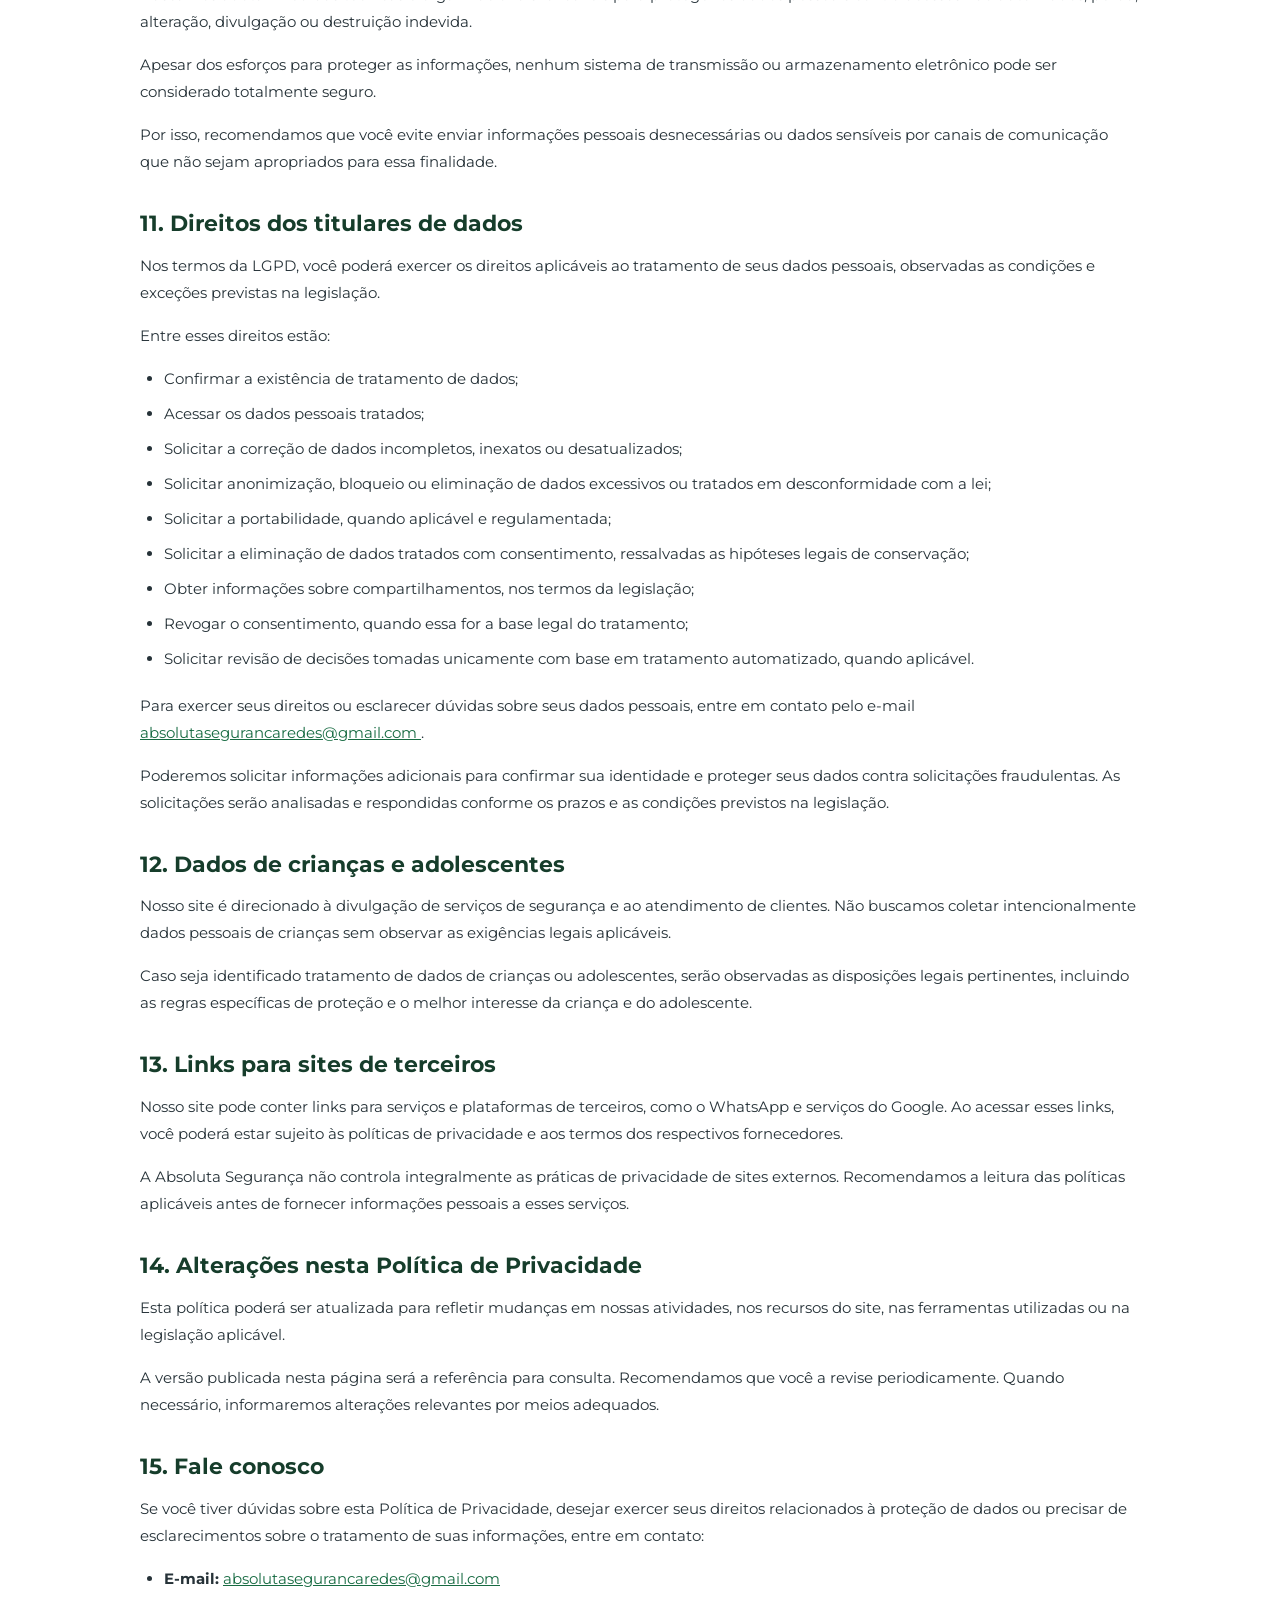
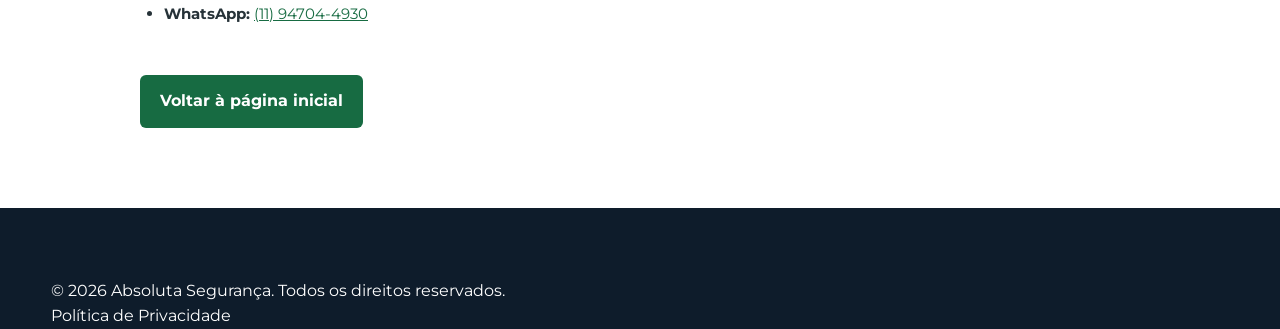
==== commit d0f52c51: "Update politica.html" ====
--- a/politica.html
+++ b/politica.html
@@ -2,128 +2,141 @@
 <!DOCTYPE html>
 <html lang="pt-BR">
 <head>
-    <meta charset="utf-8">
-    <meta name="viewport" content="width=device-width, initial-scale=1">
+    <meta charset="UTF-8">
+    <meta name="viewport" content="width=device-width, initial-scale=1.0">
 
     <title>Política de Privacidade | Absoluta Segurança</title>
 
     <meta
         name="description"
-        content="Conheça a Política de Privacidade da Absoluta Segurança e saiba como tratamos dados pessoais, informações de navegação e contatos realizados pelo site."
+        content="Conheça a Política de Privacidade da Absoluta Segurança e saiba como tratamos dados pessoais conforme a Lei Geral de Proteção de Dados (LGPD)."
     >
 
     <meta name="robots" content="index, follow">
-    <meta name="author" content="Absoluta Segurança">
-    <meta name="theme-color" content="#001F4D">
-
+
+    <!-- URL canônica corrigida -->
     <link
         rel="canonical"
-        href="https://www.absolutasegurancaredes.com/privacidade.html"
+        href="https://www.absolutasegurancaredes.com/politica.html"
     >
+
+    <meta name="theme-color" content="#ffffff">
+
+    <link rel="stylesheet" href="estilos.css">
 
     <link rel="preconnect" href="https://fonts.googleapis.com">
     <link rel="preconnect" href="https://fonts.gstatic.com" crossorigin>
 
     <link
+        href="https://fonts.googleapis.com/css2?family=Montserrat:wght@400;500;600;700;800&display=swap"
         rel="stylesheet"
-        href="https://fonts.googleapis.com/css2?family=Montserrat:wght@400;500;600;700;800&display=swap"
-        media="print"
-        onload="this.media='all'"
     >
 
-    <noscript>
-        <link
-            rel="stylesheet"
-            href="https://fonts.googleapis.com/css2?family=Montserrat:wght@400;500;600;700;800&display=swap"
-        >
-    </noscript>
-
-    <link rel="stylesheet" href="estilos.css">
+    <link
+        rel="icon"
+        href="logo.jpeg"
+        type="image/jpeg"
+    >
 
     <style>
         .politica-privacidade {
-            padding: 150px 0 80px;
-            background: #fff;
-            color: #263449;
-        }
-
-        .politica-privacidade .container {
-            max-width: 900px;
+            width: min(100% - 40px, 1000px);
             margin: 0 auto;
-            padding: 0 24px;
+            padding: 60px 0 80px;
+            color: #263238;
+            font-family: "Montserrat", sans-serif;
+            line-height: 1.8;
         }
 
         .politica-privacidade h1 {
-            color: #001F4D;
-            font-size: clamp(2rem, 5vw, 3rem);
-            line-height: 1.2;
-            margin-bottom: 18px;
+            margin: 0 0 12px;
+            color: #163d2b;
+            font-size: clamp(28px, 4vw, 42px);
+            line-height: 1.25;
+            font-weight: 800;
+        }
+
+        .politica-privacidade .data-atualizacao {
+            margin-bottom: 32px;
+            color: #647067;
+            font-size: 14px;
         }
 
         .politica-privacidade h2 {
-            color: #001F4D;
-            font-size: 1.35rem;
+            margin: 34px 0 12px;
+            color: #163d2b;
+            font-size: 22px;
             line-height: 1.4;
-            margin: 34px 0 12px;
-        }
-
-        .politica-privacidade p,
-        .politica-privacidade li {
-            font-size: 1rem;
-            line-height: 1.8;
+        }
+
+        .politica-privacidade h3 {
+            margin: 22px 0 8px;
+            color: #244d38;
+            font-size: 17px;
         }
 
         .politica-privacidade p {
             margin: 0 0 16px;
+            font-size: 15px;
         }
 
         .politica-privacidade ul {
+            margin: 0 0 20px;
             padding-left: 24px;
-            margin: 0 0 20px;
         }
 
         .politica-privacidade li {
             margin-bottom: 8px;
+            font-size: 15px;
         }
 
         .politica-privacidade a {
-            color: #005bbb;
+            color: #176b42;
             text-decoration: underline;
             overflow-wrap: anywhere;
         }
 
-        .politica-data {
-            color: #596579;
-            font-size: .9rem !important;
-            margin-bottom: 28px !important;
-        }
-
-        .politica-aviso {
-            padding: 18px 20px;
+        .politica-privacidade a:hover {
+            color: #0d452a;
+        }
+
+        .politica-privacidade .aviso-privacidade {
             margin: 24px 0;
-            background: #f3f6fa;
-            border-left: 4px solid #001F4D;
+            padding: 20px;
+            border-left: 4px solid #237447;
             border-radius: 6px;
-        }
-
-        .politica-contato {
+            background: #f3f8f4;
+        }
+
+        .politica-privacidade .voltar-inicio {
+            display: inline-block;
             margin-top: 28px;
-            padding: 24px;
-            background: #f3f6fa;
-            border-radius: 12px;
-        }
-
-        @media (max-width: 768px) {
+            padding: 12px 20px;
+            border-radius: 6px;
+            background: #176b42;
+            color: #ffffff;
+            font-weight: 700;
+            text-decoration: none;
+        }
+
+        .politica-privacidade .voltar-inicio:hover {
+            background: #104b2e;
+            color: #ffffff;
+        }
+
+        @media (max-width: 600px) {
             .politica-privacidade {
-                padding: 120px 0 56px;
+                width: calc(100% - 32px);
+                padding: 38px 0 55px;
             }
 
-            .politica-privacidade .container {
-                padding: 0 20px;
+            .politica-privacidade h2 {
+                font-size: 20px;
             }
 
-            .politica-privacidade h2 {
-                font-size: 1.2rem;
+            .politica-privacidade p,
+            .politica-privacidade li {
+                font-size: 14px;
             }
         }
     </style>
@@ -131,640 +144,584 @@
 
 <body>
 
-<header class="header" id="header">
-    <a
-        aria-label="Absoluta Segurança - página inicial"
-        class="logo"
-        href="index.html"
-    >
-        <img
-            src="logo.jpeg"
-            alt="Absoluta Segurança | Redes de Proteção"
-            width="150"
-            height="75"
-        >
-    </a>
-
-    <button
-        aria-expanded="false"
-        aria-controls="nav"
-        aria-label="Abrir menu"
-        class="menu-toggle"
-        type="button"
-    >
-        ☰
-    </button>
-
-    <nav id="nav" aria-label="Navegação principal">
-        <a href="index.html#inicio">Início</a>
-        <a href="index.html#servicos">Serviços</a>
-        <a href="index.html#galeria">Galeria</a>
-        <a href="index.html#sobre">Sobre</a>
-        <a href="index.html#faq">Dúvidas</a>
-        <a href="index.html#contato">Contato</a>
-    </nav>
-
-    <a
-        class="btn-whatsapp"
-        href="https://wa.me/5511947044930?text=Ol%C3%A1%2C%20gostaria%20de%20entrar%20em%20contato%20com%20a%20Absoluta%20Seguran%C3%A7a."
-        rel="noopener noreferrer"
-        target="_blank"
-    >
-        Fale conosco
-    </a>
-</header>
-
-<main>
-    <section class="politica-privacidade">
+    <!-- Cabeçalho -->
+    <header class="cabecalho">
         <div class="container">
-
-            <span class="section-label">PRIVACIDADE E PROTEÇÃO DE DADOS</span>
+            <a
+                href="index.html"
+                class="logo"
+                aria-label="Absoluta Segurança - Página inicial"
+            >
+                <img
+                    src="logo.jpeg"
+                    alt="Absoluta Segurança"
+                >
+            </a>
+
+            <nav aria-label="Navegação principal">
+                <a href="index.html">Início</a>
+                <a href="index.html#servicos">Serviços</a>
+                <a href="index.html#sobre">Sobre nós</a>
+                <a href="index.html#contato">Contato</a>
+            </nav>
+        </div>
+    </header>
+
+    <main>
+        <article class="politica-privacidade">
 
             <h1>Política de Privacidade</h1>
 
-            <p class="politica-data">
+            <p class="data-atualizacao">
                 Última atualização: 27 de outubro de 2026.
             </p>
 
             <p>
-                A Absoluta Segurança respeita a privacidade dos visitantes
-                de seu site e busca tratar os dados pessoais de forma
-                transparente, responsável e segura.
-            </p>
-
-            <p>
-                Esta Política de Privacidade explica quais informações
-                podem ser tratadas durante a navegação pelo site
-                <a href="https://www.absolutasegurancaredes.com/">
-                    www.absolutasegurancaredes.com
-                </a>,
-                para quais finalidades elas podem ser utilizadas e quais
-                direitos os titulares possuem, conforme a legislação
-                aplicável, especialmente a Lei Geral de Proteção de Dados
-                Pessoais (Lei nº 13.709/2018 — LGPD).
-            </p>
-
-            <div class="politica-aviso">
+                A <strong>Absoluta Segurança</strong> respeita a privacidade
+                de seus visitantes, clientes e potenciais clientes. Esta
+                Política de Privacidade explica como as informações pessoais
+                podem ser coletadas, utilizadas, armazenadas e compartilhadas
+                durante a navegação em nosso site e durante o contato com
+                nossa empresa.
+            </p>
+
+            <p>
+                Nosso compromisso é tratar os dados pessoais com
+                responsabilidade, transparência e de acordo com a legislação
+                aplicável, especialmente a Lei nº 13.709/2018 — Lei Geral de
+                Proteção de Dados Pessoais (LGPD).
+            </p>
+
+            <div class="aviso-privacidade">
                 <p>
-                    <strong>Importante:</strong> ao entrar em contato
-                    conosco pelo WhatsApp, você também estará sujeito às
-                    práticas de privacidade e aos termos do serviço
-                    utilizado para essa comunicação.
+                    <strong>Importante:</strong> ao navegar pelo site ou entrar
+                    em contato com a Absoluta Segurança, seus dados poderão
+                    ser tratados conforme as finalidades e condições descritas
+                    nesta política. Quando o tratamento depender de
+                    consentimento, ele será solicitado nos casos aplicáveis.
                 </p>
             </div>
 
-            <h2>1. Quem é responsável pelo tratamento dos dados?</h2>
-
-            <p>
-                Para os tratamentos relacionados a este site e ao
-                atendimento comercial, a responsável indicada é
-                Absoluta Segurança, que oferece serviços de instalação
-                de redes de proteção, telas mosquiteiras, grades e
-                varais de teto.
-            </p>
-
-            <p>
-                <strong>E-mail para assuntos de privacidade:</strong>
-                <a href="mailto:absolutasegurancaredes@gmail.com">
-                    absolutasegurancaredes@gmail.com
-                </a>
-            </p>
-
-            <p>
-                <strong>Telefone/WhatsApp:</strong>
-                <a
-                    href="https://wa.me/5511947044930"
-                    target="_blank"
-                    rel="noopener noreferrer"
-                >
-                    (11) 94704-4930
-                </a>
-            </p>
-
-            <h2>2. Quais dados pessoais podem ser tratados?</h2>
-
-            <p>
-                Os dados tratados dependem da forma como você utiliza
-                o site e entra em contato conosco. Eles podem incluir:
-            </p>
-
-            <ul>
-                <li>
-                    <strong>Dados de contato:</strong> nome, telefone
-                    e outras informações que você decidir compartilhar
-                    ao solicitar um orçamento.
-                </li>
-                <li>
-                    <strong>Informações sobre o serviço:</strong>
-                    detalhes do ambiente, tipo de instalação desejada,
-                    região de atendimento e demais informações
-                    necessárias para avaliar sua solicitação.
-                </li>
-                <li>
-                    <strong>Dados de navegação:</strong> endereço IP,
-                    informações sobre dispositivo e navegador, páginas
-                    visitadas, origem da visita, interações e dados
-                    técnicos que possam ser registrados pelos serviços
-                    utilizados no site.
-                </li>
-                <li>
-                    <strong>Dados de medição e publicidade:</strong>
-                    informações relacionadas a visitas, campanhas
-                    publicitárias e interações com anúncios, conforme
-                    a configuração das ferramentas de análise e
-                    publicidade utilizadas.
-                </li>
-            </ul>
-
-            <p>
-                O site não possui, nesta versão, um formulário próprio
-                de solicitação de orçamento. Os links de contato
-                direcionam o visitante ao WhatsApp. As informações
-                enviadas voluntariamente nessa conversa poderão ser
-                tratadas para responder à solicitação.
-            </p>
-
-            <h2>3. Para quais finalidades utilizamos os dados?</h2>
-
-            <p>Os dados pessoais podem ser utilizados para:</p>
-
-            <ul>
-                <li>Responder a dúvidas e solicitações de orçamento.</li>
-                <li>
-                    Avaliar a necessidade do serviço e orientar o cliente
-                    sobre as soluções disponíveis.
-                </li>
-                <li>
-                    Realizar contatos relacionados ao atendimento
-                    solicitado e à eventual contratação.
-                </li>
-                <li>
-                    Compreender como o site é utilizado e identificar
-                    oportunidades de melhoria.
-                </li>
-                <li>
-                    Medir o desempenho de campanhas publicitárias
-                    e avaliar resultados de divulgação.
-                </li>
-                <li>
-                    Proteger o site, prevenir abusos e cumprir
-                    obrigações legais aplicáveis.
-                </li>
-            </ul>
-
-            <p>
-                O tratamento deve se limitar às finalidades legítimas
-                e compatíveis com o contexto da coleta, observando
-                os princípios de necessidade, transparência e
-                segurança previstos na LGPD.
-            </p>
-
-            <h2>4. WhatsApp e canais de atendimento</h2>
-
-            <p>
-                Os botões de contato do site direcionam o visitante
-                ao WhatsApp. Ao iniciar uma conversa, você poderá
-                compartilhar informações como nome, telefone,
-                endereço aproximado do serviço, fotografias do ambiente
-                e detalhes necessários para elaborar um orçamento.
-            </p>
-
-            <p>
-                Recomendamos que você envie somente as informações
-                necessárias ao atendimento e evite compartilhar
-                documentos, dados financeiros ou outras informações
-                pessoais que não sejam pertinentes à solicitação.
-            </p>
-
-            <p>
-                O WhatsApp é um serviço de terceiros e possui suas
-                próprias práticas de tratamento de dados. Consulte
-                a política de privacidade do serviço em:
-                <a
-                    href="https://www.whatsapp.com/legal/privacy-policy"
-                    target="_blank"
-                    rel="noopener noreferrer"
-                >
-                    Política de Privacidade do WhatsApp
-                </a>.
-            </p>
-
-            <h2>5. Google Analytics 4 e Google Ads</h2>
-
-            <p>
-                Este site utiliza tags do Google Analytics 4
-                (identificador G-J08HYK3CEN) e do Google Ads
-                (identificador AW-17518062294) para análise de
-                utilização do site e mensuração de publicidade.
-            </p>
-
-            <p>
-                Conforme a configuração dessas ferramentas, elas
-                podem tratar informações técnicas de navegação,
-                eventos, interações com páginas e anúncios,
-                identificadores online e informações relacionadas
-                à origem das visitas.
-            </p>
-
-            <p>
-                Essas informações podem ajudar a compreender o
-                desempenho do site, medir resultados de campanhas
-                e avaliar as interações com os anúncios.
-            </p>
-
-            <p>
-                O tratamento realizado por essas ferramentas depende
-                de suas configurações, das tecnologias utilizadas,
-                das opções disponíveis ao visitante e da base legal
-                aplicável a cada operação. A presença das tags, por
-                si só, não significa que todos os dados possíveis
-                sejam coletados em todas as visitas.
-            </p>
-
-            <p>
-                Para saber mais sobre as práticas do Google, consulte:
-            </p>
-
-            <ul>
-                <li>
-                    <a
-                        href="https://policies.google.com/privacy"
-                        target="_blank"
-                        rel="noopener noreferrer"
-                    >
-                        Política de Privacidade do Google
+            <h2>1. Quem somos</h2>
+
+            <p>
+                A Absoluta Segurança atua no segmento de soluções de
+                segurança, incluindo instalação de redes de proteção,
+                telas mosquiteiras, grades e varais de teto.
+            </p>
+
+            <p>
+                Nosso atendimento contempla a cidade de São Paulo, o litoral
+                paulista e regiões próximas, conforme a disponibilidade
+                dos serviços.
+            </p>
+
+            <p>
+                Para dúvidas sobre esta política ou sobre o tratamento de
+                dados pessoais, entre em contato:
+            </p>
+
+            <ul>
+                <li>
+                    <strong>Empresa:</strong> Absoluta Segurança
+                </li>
+                <li>
+                    <strong>E-mail:</strong>
+                    <a href="mailto:absolutasegurancaredes@gmail.com">
+                        absolutasegurancaredes@gmail.com
                     </a>
                 </li>
                 <li>
-                    <a
-                        href="https://policies.google.com/technologies/ads"
-                        target="_blank"
-                        rel="noopener noreferrer"
-                    >
-                        Como o Google utiliza informações em publicidade
-                    </a>
-                </li>
-            </ul>
-
-            <h2>6. Cookies e tecnologias semelhantes</h2>
-
-            <p>
-                Cookies e tecnologias semelhantes podem ser utilizados
-                para permitir o funcionamento de recursos, armazenar
-                preferências, compreender a navegação ou apoiar a
-                mensuração e a publicidade, dependendo das ferramentas
-                habilitadas e de suas configurações.
-            </p>
-
-            <p>
-                As tags do Google Analytics 4 e do Google Ads podem
-                utilizar cookies ou identificadores semelhantes,
-                conforme a implementação e as configurações adotadas.
-            </p>
-
-            <p>
-                Você pode consultar as configurações de privacidade
-                do navegador para verificar, bloquear ou excluir
-                cookies. A restrição de determinadas tecnologias
-                pode afetar algumas funcionalidades ou a medição
-                de resultados.
-            </p>
-
-            <p>
-                Quando o consentimento for a base legal necessária
-                para determinada tecnologia, seu uso deverá respeitar
-                as regras aplicáveis de consentimento e revogação.
-                A presente política, por si só, não substitui um
-                mecanismo de consentimento ou gerenciamento de cookies
-                quando ele for necessário.
-            </p>
-
-            <h2>7. Bases legais do tratamento</h2>
-
-            <p>
-                Os dados pessoais serão tratados com fundamento
-                em uma ou mais hipóteses legais aplicáveis da LGPD,
-                de acordo com cada finalidade e circunstância.
-                Entre elas, quando cabível, podem estar:
-            </p>
-
-            <ul>
-                <li>
-                    Procedimentos preliminares relacionados a um
-                    contrato, a pedido do titular, como a preparação
-                    de um orçamento.
-                </li>
-                <li>
-                    Cumprimento de obrigações legais ou regulatórias.
-                </li>
-                <li>
-                    Exercício regular de direitos.
-                </li>
-                <li>
-                    Legítimo interesse, após avaliação de necessidade,
-                    finalidade e respeito aos direitos do titular,
-                    quando essa hipótese for aplicável.
-                </li>
-                <li>
-                    Consentimento, quando exigido e validamente obtido
-                    para a finalidade correspondente.
-                </li>
-            </ul>
-
-            <p>
-                A base legal adequada será determinada conforme
-                a operação de tratamento efetivamente realizada.
-                Nem todas as bases legais se aplicam a todas as
-                informações ou ferramentas.
-            </p>
-
-            <h2>8. Compartilhamento de dados</h2>
-
-            <p>
-                Os dados pessoais poderão ser compartilhados
-                somente quando necessário para as finalidades
-                descritas nesta política, por exemplo:
-            </p>
-
-            <ul>
-                <li>
-                    Com o WhatsApp, quando você utiliza esse serviço
-                    para entrar em contato.
-                </li>
-                <li>
-                    Com provedores de análise e publicidade, como
-                    Google Analytics 4 e Google Ads, conforme
-                    as ferramentas e configurações do site.
-                </li>
-                <li>
-                    Com prestadores de serviços que auxiliem na
-                    operação do site ou no atendimento, quando
-                    necessário e de forma compatível com a finalidade.
-                </li>
-                <li>
-                    Com autoridades públicas, quando houver
-                    obrigação legal ou determinação válida.
-                </li>
-            </ul>
-
-            <p>
-                Não se pretende comercializar dados pessoais
-                fornecidos pelos visitantes. Eventuais operações
-                de compartilhamento deverão respeitar a legislação
-                aplicável e as finalidades informadas.
-            </p>
-
-            <h2>9. Transferência internacional de dados</h2>
-
-            <p>
-                Alguns fornecedores de serviços digitais podem
-                processar ou armazenar informações em servidores
-                localizados fora do Brasil. Caso ocorra transferência
-                internacional de dados pessoais, ela deverá observar
-                os requisitos e mecanismos previstos na LGPD e
-                na regulamentação aplicável.
-            </p>
-
-            <h2>10. Por quanto tempo os dados são mantidos?</h2>
-
-            <p>
-                Os dados pessoais serão mantidos pelo período
-                necessário para atender às finalidades do tratamento,
-                prestar o atendimento solicitado, cumprir obrigações
-                legais ou regulatórias e permitir o exercício regular
-                de direitos, conforme aplicável.
-            </p>
-
-            <p>
-                Os períodos de retenção de dados tratados por
-                ferramentas de terceiros, como Google Analytics 4
-                e Google Ads, também podem depender das configurações
-                dessas plataformas e de suas próprias políticas.
-            </p>
-
-            <p>
-                Quando os dados deixarem de ser necessários, eles
-                serão eliminados ou tratados de outra forma permitida
-                pela legislação, ressalvadas as hipóteses legais
-                de conservação.
-            </p>
-
-            <h2>11. Como protegemos os dados?</h2>
-
-            <p>
-                Buscamos adotar medidas técnicas e organizacionais
-                adequadas para proteger as informações contra
-                acessos não autorizados, perda, alteração,
-                divulgação ou tratamento inadequado.
-            </p>
-
-            <p>
-                Nenhum sistema ou transmissão pela internet pode
-                garantir segurança absoluta. Por isso, recomendamos
-                que os visitantes também evitem compartilhar dados
-                desnecessários ou informações confidenciais nos
-                canais de contato.
-            </p>
-
-            <h2>12. Direitos dos titulares de dados</h2>
-
-            <p>
-                Nos termos da LGPD, você poderá solicitar,
-                conforme aplicável:
-            </p>
-
-            <ul>
-                <li>Confirmação da existência de tratamento de dados.</li>
-                <li>Acesso aos dados pessoais tratados.</li>
-                <li>Correção de dados incompletos, inexatos ou desatualizados.</li>
-                <li>
-                    Anonimização, bloqueio ou eliminação de dados
-                    desnecessários, excessivos ou tratados em
-                    desconformidade com a legislação.
-                </li>
-                <li>
-                    Eliminação dos dados tratados com consentimento,
-                    ressalvadas as hipóteses legais de conservação.
-                </li>
-                <li>
-                    Informação sobre compartilhamentos realizados,
-                    observadas as condições legais aplicáveis.
-                </li>
-                <li>
-                    Revogação do consentimento, quando o tratamento
-                    estiver baseado nessa hipótese.
-                </li>
-                <li>
-                    Oposição a tratamentos realizados em desacordo
-                    com a legislação, quando cabível.
-                </li>
-            </ul>
-
-            <p>
-                Os pedidos serão avaliados de acordo com a legislação,
-                a natureza da solicitação e as condições aplicáveis.
-                Poderemos solicitar informações razoáveis para
-                confirmar a identidade do solicitante e proteger
-                os dados contra acesso indevido.
-            </p>
-
-            <div class="politica-contato">
-                <h2>13. Como exercer seus direitos</h2>
-
-                <p>
-                    Para esclarecer dúvidas sobre esta política ou
-                    solicitar informações relacionadas aos seus
-                    dados pessoais, entre em contato pelo e-mail:
-                </p>
-
-                <p>
-                    <strong>
-                        <a href="mailto:absolutasegurancaredes@gmail.com">
-                            absolutasegurancaredes@gmail.com
-                        </a>
-                    </strong>
-                </p>
-
-                <p>
-                    Se preferir, você também pode entrar em contato
-                    pelo WhatsApp:
+                    <strong>WhatsApp:</strong>
                     <a
                         href="https://wa.me/5511947044930"
                         target="_blank"
                         rel="noopener noreferrer"
                     >
                         (11) 94704-4930
-                    </a>.
-                </p>
-
-                <p>
-                    Descreva sua solicitação de forma clara e evite
-                    incluir dados pessoais desnecessários na mensagem.
-                </p>
-            </div>
-
-            <h2>14. Links para sites de terceiros</h2>
-
-            <p>
-                Este site pode conter links para plataformas externas,
-                como WhatsApp e redes sociais. Ao acessar esses links,
-                você estará sujeito às políticas e aos termos dos
-                respectivos serviços. Recomendamos consultar as
-                informações de privacidade de cada plataforma.
-            </p>
-
-            <h2>15. Alterações nesta política</h2>
-
-            <p>
-                Esta Política de Privacidade poderá ser atualizada
-                para refletir alterações no site, nas ferramentas
-                utilizadas, nas práticas de tratamento de dados
-                ou na legislação aplicável.
-            </p>
-
-            <p>
-                A versão vigente estará disponível nesta página,
-                acompanhada da data da última atualização.
-            </p>
-
-            <h2>16. Legislação aplicável</h2>
-
-            <p>
-                Esta política é interpretada de acordo com a
-                legislação brasileira aplicável, especialmente
-                a Lei Geral de Proteção de Dados Pessoais
-                (Lei nº 13.709/2018).
-            </p>
-
-            <p>
-                Para consultar o texto legal, acesse:
-                <a
-                    href="https://www.planalto.gov.br/ccivil_03/_ato2015-2018/2018/lei/l13709compilado.htm"
-                    target="_blank"
-                    rel="noopener noreferrer"
-                >
-                    Lei Geral de Proteção de Dados Pessoais — LGPD
-                </a>.
-            </p>
-
-            <p>
-                <strong>Absoluta Segurança</strong><br>
-                São Paulo — SP<br>
-                E-mail:
+                    </a>
+                </li>
+                <li>
+                    <strong>Site:</strong>
+                    <a href="https://www.absolutasegurancaredes.com/">
+                        www.absolutasegurancaredes.com
+                    </a>
+                </li>
+            </ul>
+
+            <h2>2. Quais dados podemos coletar</h2>
+
+            <p>
+                Os dados coletados dependem da maneira como você utiliza
+                nosso site e entra em contato com a empresa.
+            </p>
+
+            <h3>2.1. Dados fornecidos diretamente por você</h3>
+
+            <p>Quando você solicita informações ou um orçamento, podemos receber:</p>
+
+            <ul>
+                <li>Nome;</li>
+                <li>Número de telefone e WhatsApp;</li>
+                <li>Endereço ou região de atendimento, quando necessário;</li>
+                <li>Informações sobre o serviço desejado;</li>
+                <li>Fotografias, mensagens e outros dados que você decida enviar;</li>
+                <li>Outras informações necessárias para responder à sua solicitação.</li>
+            </ul>
+
+            <h3>2.2. Dados de navegação</h3>
+
+            <p>
+                Durante a utilização do site, determinados dados técnicos
+                poderão ser coletados por meio do navegador, do servidor
+                ou de ferramentas de análise, conforme a configuração
+                efetivamente implementada.
+            </p>
+
+            <p>Esses dados podem incluir:</p>
+
+            <ul>
+                <li>Endereço IP ou informações técnicas relacionadas à conexão;</li>
+                <li>Tipo de navegador e dispositivo;</li>
+                <li>Páginas acessadas e interações realizadas;</li>
+                <li>Data, horário e duração aproximada da visita;</li>
+                <li>Origem da visita, como mecanismos de busca ou anúncios;</li>
+                <li>Cookies e identificadores semelhantes, quando utilizados.</li>
+            </ul>
+
+            <h2>3. Para quais finalidades utilizamos os dados</h2>
+
+            <p>Os dados pessoais poderão ser utilizados para:</p>
+
+            <ul>
+                <li>Responder a dúvidas e solicitações;</li>
+                <li>Preparar e enviar orçamentos;</li>
+                <li>Agendar visitas e serviços;</li>
+                <li>Entrar em contato para dar continuidade ao atendimento;</li>
+                <li>Executar serviços contratados e cumprir obrigações relacionadas;</li>
+                <li>Melhorar o funcionamento e a experiência de navegação no site;</li>
+                <li>Compreender o desempenho de campanhas publicitárias;</li>
+                <li>Prevenir fraudes, abusos e incidentes de segurança;</li>
+                <li>Cumprir obrigações legais e exercer direitos em processos administrativos ou judiciais.</li>
+            </ul>
+
+            <p>
+                Não utilizamos os dados para finalidades incompatíveis com
+                aquelas informadas nesta política sem a devida justificativa
+                legal e, quando necessário, sem obter o consentimento
+                correspondente.
+            </p>
+
+            <h2>4. Contato por WhatsApp</h2>
+
+            <p>
+                O site pode disponibilizar links que direcionam o visitante
+                ao WhatsApp para solicitar informações, tirar dúvidas ou
+                pedir um orçamento.
+            </p>
+
+            <p>
+                Ao iniciar uma conversa, você poderá compartilhar seu nome,
+                telefone, mensagens, fotografias, localização ou outras
+                informações que considerar necessárias para o atendimento.
+            </p>
+
+            <p>
+                As informações recebidas serão utilizadas para responder à
+                solicitação, prestar atendimento, preparar orçamentos e dar
+                continuidade à relação comercial, quando aplicável.
+            </p>
+
+            <p>
+                O WhatsApp é um serviço de terceiro e possui seus próprios
+                termos e políticas de privacidade. Recomendamos que você
+                consulte as informações disponibilizadas pelo próprio
+                fornecedor sobre o tratamento de dados na plataforma.
+            </p>
+
+            <h2>5. Cookies e tecnologias semelhantes</h2>
+
+            <p>
+                Cookies são pequenos arquivos que podem ser armazenados no
+                dispositivo do visitante. Eles podem ser utilizados para
+                permitir funcionalidades, compreender a utilização do site
+                ou mensurar resultados de publicidade.
+            </p>
+
+            <p>Conforme as ferramentas efetivamente utilizadas, poderão existir:</p>
+
+            <ul>
+                <li>
+                    <strong>Cookies necessários:</strong> relacionados ao
+                    funcionamento, à segurança ou às funcionalidades essenciais
+                    do site.
+                </li>
+                <li>
+                    <strong>Cookies de análise:</strong> utilizados para
+                    compreender como os visitantes interagem com as páginas.
+                </li>
+                <li>
+                    <strong>Cookies de publicidade:</strong> utilizados por
+                    ferramentas publicitárias para mensuração de campanhas
+                    e, conforme sua configuração, personalização de anúncios.
+                </li>
+            </ul>
+
+            <p>
+                O uso de cookies não essenciais e de tecnologias semelhantes
+                deverá respeitar as exigências legais aplicáveis, incluindo
+                a obtenção de consentimento quando necessária.
+            </p>
+
+            <p>
+                Você também pode configurar seu navegador para bloquear ou
+                excluir cookies. Entretanto, algumas funcionalidades
+                eventualmente poderão deixar de funcionar corretamente.
+            </p>
+
+            <p>
+                A configuração do navegador não substitui, quando exigido,
+                um mecanismo adequado de gestão de consentimento no próprio
+                site.
+            </p>
+
+            <h2>6. Google Analytics e Google Ads</h2>
+
+            <p>
+                A Absoluta Segurança pode utilizar ferramentas do Google
+                para analisar o tráfego do site e avaliar o desempenho
+                de campanhas publicitárias.
+            </p>
+
+            <h3>6.1. Google Analytics</h3>
+
+            <p>
+                Quando implementado e ativado, o Google Analytics pode
+                coletar informações sobre a navegação, as páginas visitadas,
+                os dispositivos utilizados e as interações realizadas.
+                Essas informações auxiliam na compreensão do desempenho
+                do site.
+            </p>
+
+            <p>
+                O identificador de medição associado ao site é
+                <strong>G-J08HYK3CEN</strong>.
+            </p>
+
+            <h3>6.2. Google Ads</h3>
+
+            <p>
+                O site pode utilizar tecnologias do Google Ads para mensurar
+                conversões e avaliar o resultado de campanhas publicitárias.
+                Conforme a implementação, essas tecnologias podem utilizar
+                cookies ou identificadores semelhantes.
+            </p>
+
+            <p>
+                O identificador de conversão associado à conta é
+                <strong>AW-17518062294</strong>.
+            </p>
+
+            <p>
+                A presença desses identificadores nesta política não
+                significa, por si só, que todos os recursos de medição,
+                personalização ou publicidade estejam ativos em todas
+                as páginas ou para todos os visitantes.
+            </p>
+
+            <p>
+                O tratamento realizado por essas ferramentas também está
+                sujeito às políticas e aos termos dos respectivos
+                fornecedores:
+            </p>
+
+            <ul>
+                <li>
+                    <a
+                        href="https://policies.google.com/privacy?hl=pt-BR"
+                        target="_blank"
+                        rel="noopener noreferrer"
+                    >
+                        Política de Privacidade do Google
+                    </a>
+                </li>
+                <li>
+                    <a
+                        href="https://policies.google.com/technologies/cookies?hl=pt-BR"
+                        target="_blank"
+                        rel="noopener noreferrer"
+                    >
+                        Informações do Google sobre cookies
+                    </a>
+                </li>
+            </ul>
+
+            <h2>7. Bases legais para o tratamento</h2>
+
+            <p>
+                O tratamento de dados pessoais será realizado com fundamento
+                em uma ou mais bases legais previstas na Lei Geral de
+                Proteção de Dados Pessoais, conforme a finalidade e as
+                circunstâncias de cada situação.
+            </p>
+
+            <p>Entre as bases legais que poderão ser aplicáveis estão:</p>
+
+            <ul>
+                <li>
+                    <strong>Consentimento:</strong> quando necessário e
+                    aplicável à finalidade do tratamento.
+                </li>
+                <li>
+                    <strong>Procedimentos preliminares e contrato:</strong>
+                    para responder a solicitações de orçamento e executar
+                    serviços contratados.
+                </li>
+                <li>
+                    <strong>Obrigação legal ou regulatória:</strong> para
+                    cumprir exigências previstas na legislação.
+                </li>
+                <li>
+                    <strong>Exercício regular de direitos:</strong> para
+                    proteger direitos em procedimentos administrativos,
+                    judiciais ou arbitrais.
+                </li>
+                <li>
+                    <strong>Legítimo interesse:</strong> quando aplicável,
+                    após avaliação dos direitos e das liberdades
+                    fundamentais do titular.
+                </li>
+            </ul>
+
+            <h2>8. Compartilhamento de dados pessoais</h2>
+
+            <p>
+                A Absoluta Segurança não comercializa dados pessoais.
+                Entretanto, determinadas informações poderão ser
+                compartilhadas quando necessário para as finalidades
+                descritas nesta política e conforme a legislação aplicável.
+            </p>
+
+            <p>Esse compartilhamento poderá ocorrer com:</p>
+
+            <ul>
+                <li>
+                    Plataformas de comunicação utilizadas no atendimento,
+                    como o WhatsApp;
+                </li>
+                <li>
+                    Fornecedores de ferramentas de análise e publicidade,
+                    quando efetivamente utilizados;
+                </li>
+                <li>
+                    Prestadores de serviços tecnológicos necessários à
+                    operação do site;
+                </li>
+                <li>
+                    Autoridades públicas, quando houver obrigação legal
+                    ou determinação válida;
+                </li>
+                <li>
+                    Outros terceiros, quando houver fundamento legal
+                    adequado para o compartilhamento.
+                </li>
+            </ul>
+
+            <p>
+                Quando aplicável, buscamos limitar o compartilhamento
+                ao necessário para a finalidade pretendida.
+            </p>
+
+            <h2>9. Armazenamento e conservação dos dados</h2>
+
+            <p>
+                Os dados pessoais serão conservados pelo período necessário
+                para cumprir as finalidades para as quais foram coletados,
+                atender às obrigações legais e regulatórias, executar
+                contratos e resguardar direitos.
+            </p>
+
+            <p>
+                O prazo de conservação poderá variar conforme a natureza
+                dos dados, o contexto do atendimento e as exigências
+                aplicáveis.
+            </p>
+
+            <p>
+                Quando os dados deixarem de ser necessários, eles poderão
+                ser eliminados ou anonimizados, ressalvadas as hipóteses
+                em que a conservação seja autorizada ou exigida por lei.
+            </p>
+
+            <h2>10. Segurança das informações</h2>
+
+            <p>
+                Buscamos adotar medidas técnicas e organizacionais
+                razoáveis para proteger os dados pessoais contra acessos
+                não autorizados, perda, alteração, divulgação ou destruição
+                indevida.
+            </p>
+
+            <p>
+                Apesar dos esforços para proteger as informações, nenhum
+                sistema de transmissão ou armazenamento eletrônico pode
+                ser considerado totalmente seguro.
+            </p>
+
+            <p>
+                Por isso, recomendamos que você evite enviar informações
+                pessoais desnecessárias ou dados sensíveis por canais
+                de comunicação que não sejam apropriados para essa finalidade.
+            </p>
+
+            <h2>11. Direitos dos titulares de dados</h2>
+
+            <p>
+                Nos termos da LGPD, você poderá exercer os direitos
+                aplicáveis ao tratamento de seus dados pessoais,
+                observadas as condições e exceções previstas na legislação.
+            </p>
+
+            <p>Entre esses direitos estão:</p>
+
+            <ul>
+                <li>Confirmar a existência de tratamento de dados;</li>
+                <li>Acessar os dados pessoais tratados;</li>
+                <li>Solicitar a correção de dados incompletos, inexatos ou desatualizados;</li>
+                <li>Solicitar anonimização, bloqueio ou eliminação de dados excessivos ou tratados em desconformidade com a lei;</li>
+                <li>Solicitar a portabilidade, quando aplicável e regulamentada;</li>
+                <li>Solicitar a eliminação de dados tratados com consentimento, ressalvadas as hipóteses legais de conservação;</li>
+                <li>Obter informações sobre compartilhamentos, nos termos da legislação;</li>
+                <li>Revogar o consentimento, quando essa for a base legal do tratamento;</li>
+                <li>Solicitar revisão de decisões tomadas unicamente com base em tratamento automatizado, quando aplicável.</li>
+            </ul>
+
+            <p>
+                Para exercer seus direitos ou esclarecer dúvidas sobre
+                seus dados pessoais, entre em contato pelo e-mail
                 <a href="mailto:absolutasegurancaredes@gmail.com">
                     absolutasegurancaredes@gmail.com
+                </a>.
+            </p>
+
+            <p>
+                Poderemos solicitar informações adicionais para confirmar
+                sua identidade e proteger seus dados contra solicitações
+                fraudulentas. As solicitações serão analisadas e respondidas
+                conforme os prazos e as condições previstos na legislação.
+            </p>
+
+            <h2>12. Dados de crianças e adolescentes</h2>
+
+            <p>
+                Nosso site é direcionado à divulgação de serviços de
+                segurança e ao atendimento de clientes. Não buscamos
+                coletar intencionalmente dados pessoais de crianças
+                sem observar as exigências legais aplicáveis.
+            </p>
+
+            <p>
+                Caso seja identificado tratamento de dados de crianças
+                ou adolescentes, serão observadas as disposições legais
+                pertinentes, incluindo as regras específicas de proteção
+                e o melhor interesse da criança e do adolescente.
+            </p>
+
+            <h2>13. Links para sites de terceiros</h2>
+
+            <p>
+                Nosso site pode conter links para serviços e plataformas
+                de terceiros, como o WhatsApp e serviços do Google.
+                Ao acessar esses links, você poderá estar sujeito às
+                políticas de privacidade e aos termos dos respectivos
+                fornecedores.
+            </p>
+
+            <p>
+                A Absoluta Segurança não controla integralmente as
+                práticas de privacidade de sites externos. Recomendamos
+                a leitura das políticas aplicáveis antes de fornecer
+                informações pessoais a esses serviços.
+            </p>
+
+            <h2>14. Alterações nesta Política de Privacidade</h2>
+
+            <p>
+                Esta política poderá ser atualizada para refletir
+                mudanças em nossas atividades, nos recursos do site,
+                nas ferramentas utilizadas ou na legislação aplicável.
+            </p>
+
+            <p>
+                A versão publicada nesta página será a referência para
+                consulta. Recomendamos que você a revise periodicamente.
+                Quando necessário, informaremos alterações relevantes
+                por meios adequados.
+            </p>
+
+            <h2>15. Fale conosco</h2>
+
+            <p>
+                Se você tiver dúvidas sobre esta Política de Privacidade,
+                desejar exercer seus direitos relacionados à proteção
+                de dados ou precisar de esclarecimentos sobre o tratamento
+                de suas informações, entre em contato:
+            </p>
+
+            <ul>
+                <li>
+                    <strong>E-mail:</strong>
+                    <a href="mailto:absolutasegurancaredes@gmail.com">
+                        absolutasegurancaredes@gmail.com
+                    </a>
+                </li>
+                <li>
+                    <strong>WhatsApp:</strong>
+                    <a
+                        href="https://wa.me/5511947044930"
+                        target="_blank"
+                        rel="noopener noreferrer"
+                    >
+                        (11) 94704-4930
+                    </a>
+                </li>
+            </ul>
+
+            <a href="index.html" class="voltar-inicio">
+                Voltar à página inicial
+            </a>
+
+        </article>
+    </main>
+
+    <!-- Rodapé -->
+    <footer class="rodape">
+        <div class="container">
+            <p>
+                &copy; <span id="ano-atual">2026</span>
+                Absoluta Segurança. Todos os direitos reservados.
+            </p>
+
+            <nav aria-label="Links legais">
+                <a
+                    href="politica.html"
+                    aria-current="page"
+                >
+                    Política de Privacidade
                 </a>
-            </p>
-
-            <p>
-                <a href="index.html">Voltar à página inicial</a>
-            </p>
-
+            </nav>
         </div>
-    </section>
-</main>
-
-<footer>
-    <div class="container footer-content">
-
-        <div class="footer-column">
-            <a href="index.html" aria-label="Voltar ao início">
-                <img
-                    src="logo.jpeg"
-                    alt="Absoluta Segurança | Redes de Proteção"
-                    class="footer-logo"
-                    width="150"
-                    height="75"
-                    loading="lazy"
-                    decoding="async"
-                >
-            </a>
-
-            <p>Proteção, qualidade e segurança para o seu ambiente.</p>
-        </div>
-
-        <div class="footer-column">
-            <h3>Navegação</h3>
-            <a href="index.html#inicio">Início</a>
-            <a href="index.html#servicos">Serviços</a>
-            <a href="index.html#sobre">Sobre</a>
-            <a href="index.html#contato">Contato</a>
-        </div>
-
-        <div class="footer-column">
-            <h3>Contato</h3>
-
-            <a
-                href="https://wa.me/5511947044930"
-                target="_blank"
-                rel="noopener noreferrer"
-            >
-                WhatsApp: (11) 94704-4930
-            </a>
-
-            <a href="mailto:absolutasegurancaredes@gmail.com">
-                absolutasegurancaredes@gmail.com
-            </a>
-        </div>
-
-        <div class="footer-column">
-            <h3>Privacidade</h3>
-            <a href="privacidade.html" aria-current="page">
-                Política de Privacidade
-            </a>
-        </div>
-
-    </div>
-
-    <div class="footer-bottom">
-        <p>
-            © 2026 Absoluta Segurança | Redes de Proteção.
-            Todos os direitos reservados.
-        </p>
-    </div>
-</footer>
-
-<script src="script.js" defer></script>
+    </footer>
+
+    <script>
+        const elementoAno = document.getElementById("ano-atual");
+
+        if (elementoAno) {
+            elementoAno.textContent = new Date().getFullYear();
+        }
+    </script>
+
+    <script src="script.js" defer></script>
 
 </body>
 </html>
